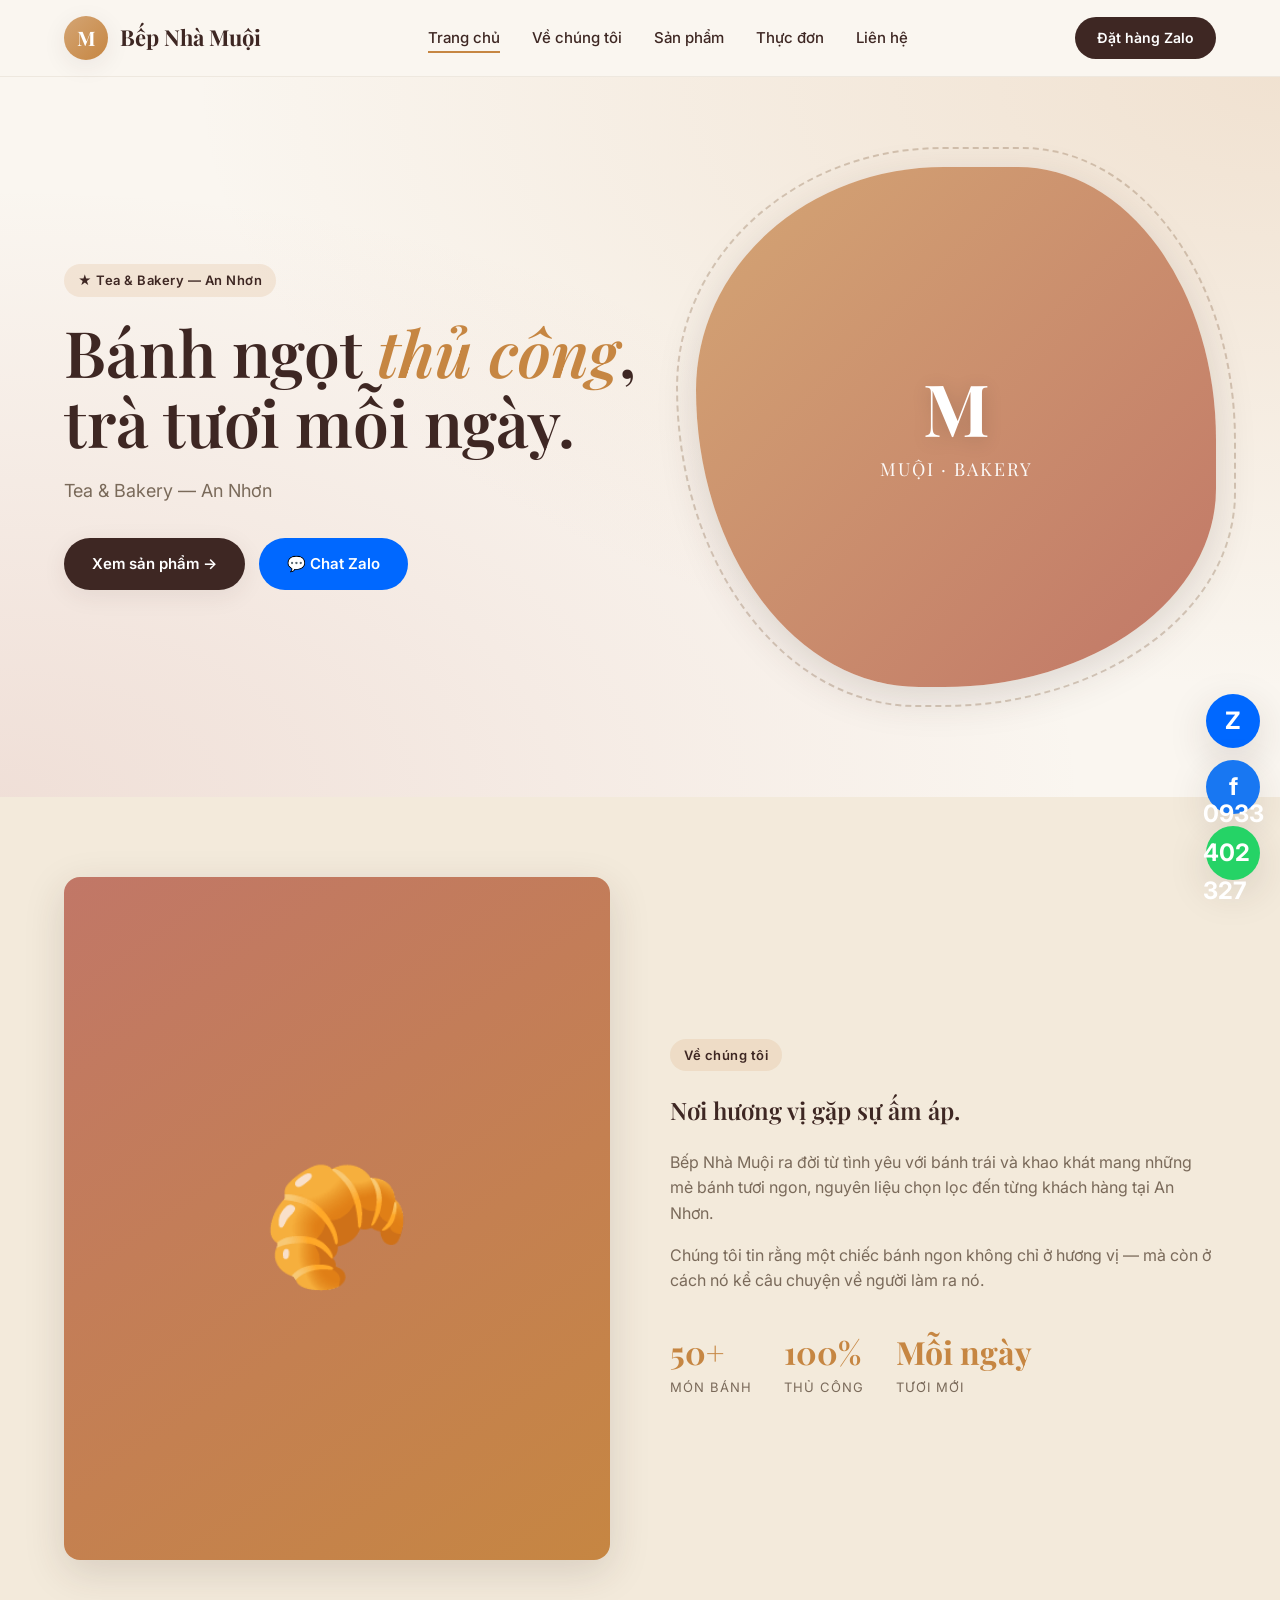
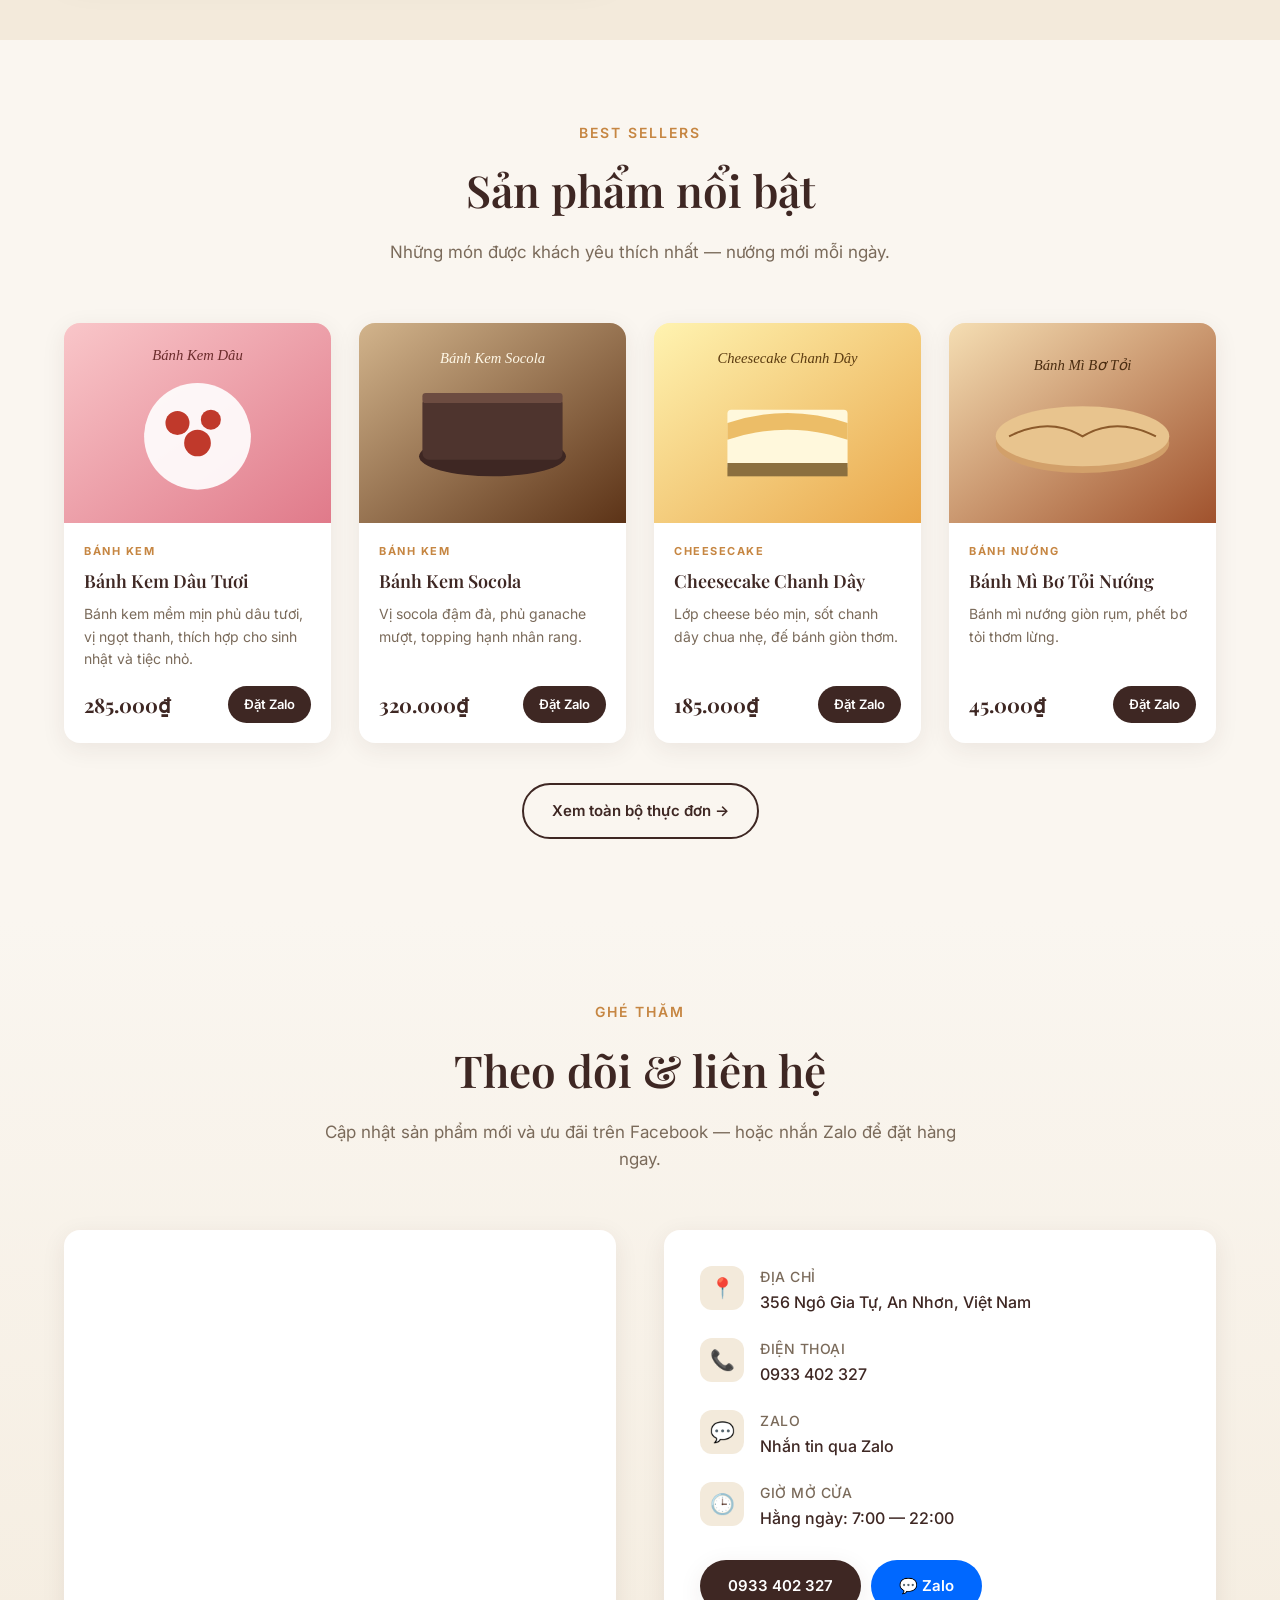
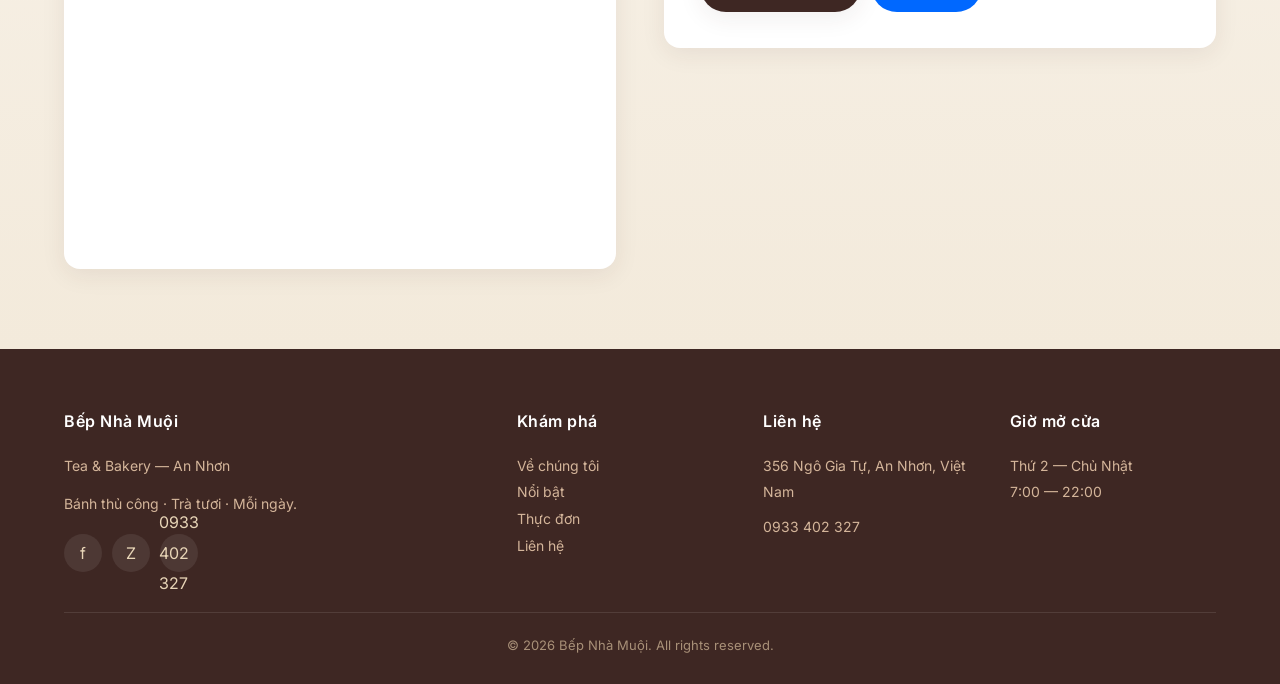
==== index.html @ 3f6a1619 "Initial site: Bếp Nhà Muội bakery MVP" ====
<!doctype html>
<html lang="vi">
<head>
  <meta charset="utf-8"/>
  <meta name="viewport" content="width=device-width,initial-scale=1"/>
  <title>Bếp Nhà Muội — Tea & Bakery | An Nhơn</title>
  <meta name="description" content="Bếp Nhà Muội — bánh ngọt thủ công, trà tươi tại An Nhơn. Đặt hàng qua Zalo hoặc điện thoại."/>
  <link rel="icon" href="assets/products/placeholder-1.svg"/>
  <link rel="preconnect" href="https://fonts.googleapis.com"/>
  <link rel="preconnect" href="https://fonts.gstatic.com" crossorigin/>
  <link href="https://fonts.googleapis.com/css2?family=Inter:wght@400;500;600;700&family=Playfair+Display:ital,wght@0,600;0,700;1,600&display=swap" rel="stylesheet"/>
  <link rel="stylesheet" href="css/style.css"/>
</head>
<body>

<!-- ============ NAV ============ -->
<header class="navbar">
  <div class="nav-inner">
    <a class="logo" href="index.html">
      <span class="logo-mark">M</span>
      <span>Bếp Nhà Muội</span>
    </a>
    <nav>
      <ul class="nav-links">
        <li><a href="#home" class="active">Trang chủ</a></li>
        <li><a href="#about">Về chúng tôi</a></li>
        <li><a href="#featured">Sản phẩm</a></li>
        <li><a href="products.html">Thực đơn</a></li>
        <li><a href="#contact">Liên hệ</a></li>
      </ul>
    </nav>
    <a class="nav-cta" data-shop-zalo href="#">Đặt hàng Zalo</a>
    <button class="burger" aria-label="Menu">☰</button>
  </div>
</header>

<!-- ============ HERO ============ -->
<section class="hero" id="home">
  <div class="container hero-grid">
    <div>
      <span class="hero-kicker">★ Tea &amp; Bakery — An Nhơn</span>
      <h1>Bánh ngọt <em>thủ công</em>,<br/>trà tươi mỗi ngày.</h1>
      <p data-shop-tagline>Mỗi chiếc bánh là một câu chuyện — được nướng bằng tâm, phục vụ bằng nụ cười.</p>
      <div class="hero-cta">
        <a class="btn btn-primary" href="#featured">Xem sản phẩm →</a>
        <a class="btn btn-zalo" data-shop-zalo href="#">💬 Chat Zalo</a>
      </div>
    </div>
    <div class="hero-visual" aria-hidden="true">
      <div class="hero-visual-inner">
        <div class="big">M</div>
        <div class="sub">MUỘI · BAKERY</div>
      </div>
    </div>
  </div>
</section>

<!-- ============ ABOUT ============ -->
<section class="about" id="about">
  <div class="container about-grid">
    <div class="about-image">🥐</div>
    <div>
      <span class="hero-kicker">Về chúng tôi</span>
      <h2>Nơi hương vị gặp sự ấm áp.</h2>
      <p>Bếp Nhà Muội ra đời từ tình yêu với bánh trái và khao khát mang những mẻ bánh tươi ngon, nguyên liệu chọn lọc đến từng khách hàng tại An Nhơn.</p>
      <p>Chúng tôi tin rằng một chiếc bánh ngon không chỉ ở hương vị — mà còn ở cách nó kể câu chuyện về người làm ra nó.</p>
      <div class="about-stats">
        <div class="stat"><div class="num">50+</div><div class="lbl">Món bánh</div></div>
        <div class="stat"><div class="num">100%</div><div class="lbl">Thủ công</div></div>
        <div class="stat"><div class="num">Mỗi ngày</div><div class="lbl">Tươi mới</div></div>
      </div>
    </div>
  </div>
</section>

<!-- ============ FEATURED PRODUCTS ============ -->
<section id="featured">
  <div class="container">
    <div class="section-head">
      <span class="kicker">Best sellers</span>
      <h2>Sản phẩm nổi bật</h2>
      <p>Những món được khách yêu thích nhất — nướng mới mỗi ngày.</p>
    </div>
    <div class="prod-grid" id="featured-grid">
      <!-- JS fills this -->
    </div>
    <div style="text-align:center;margin-top:40px;">
      <a class="btn btn-outline" href="products.html">Xem toàn bộ thực đơn →</a>
    </div>
  </div>
</section>

<!-- ============ FB + CONTACT ============ -->
<section class="fb-section" id="contact">
  <div class="container">
    <div class="section-head">
      <span class="kicker">Ghé thăm</span>
      <h2>Theo dõi &amp; liên hệ</h2>
      <p>Cập nhật sản phẩm mới và ưu đãi trên Facebook — hoặc nhắn Zalo để đặt hàng ngay.</p>
    </div>

    <div class="fb-grid">
      <!-- FACEBOOK PAGE PLUGIN (live feed from Bếp Nhà Muội FB page) -->
      <div class="fb-embed">
        <iframe
          src="https://www.facebook.com/plugins/page.php?href=https%3A%2F%2Fwww.facebook.com%2Fprofile.php%3Fid%3D100063909225074&tabs=timeline&width=500&height=600&small_header=false&adapt_container_width=true&hide_cover=false&show_facepile=true"
          width="500" height="600" style="border:none;overflow:hidden;width:100%;"
          scrolling="no" frameborder="0" allowfullscreen="true"
          allow="autoplay; clipboard-write; encrypted-media; picture-in-picture; web-share"
          title="Facebook - Bếp Nhà Muội"></iframe>
      </div>

      <!-- CONTACT CARD -->
      <div class="contact-card">
        <div class="contact-row">
          <div class="contact-icon">📍</div>
          <div>
            <h4>Địa chỉ</h4>
            <p data-shop-addr>356 Ngô Gia Tự, An Nhơn, Việt Nam</p>
          </div>
        </div>
        <div class="contact-row">
          <div class="contact-icon">📞</div>
          <div>
            <h4>Điện thoại</h4>
            <a data-shop-phone href="#">0933 340 232</a>
          </div>
        </div>
        <div class="contact-row">
          <div class="contact-icon">💬</div>
          <div>
            <h4>Zalo</h4>
            <a data-shop-zalo href="#" target="_blank" rel="noopener">Nhắn tin qua Zalo</a>
          </div>
        </div>
        <div class="contact-row">
          <div class="contact-icon">🕒</div>
          <div>
            <h4>Giờ mở cửa</h4>
            <p>Hằng ngày: 7:00 — 22:00</p>
          </div>
        </div>
        <div class="contact-actions">
          <a class="btn btn-primary" data-shop-phone href="#">📞 Gọi ngay</a>
          <a class="btn btn-zalo" data-shop-zalo href="#" target="_blank" rel="noopener">💬 Zalo</a>
        </div>
      </div>
    </div>
  </div>
</section>

<!-- ============ FOOTER ============ -->
<footer>
  <div class="container">
    <div class="foot-grid">
      <div class="foot-col">
        <h4 data-shop-name>Bếp Nhà Muội</h4>
        <p data-shop-tagline></p>
        <p style="margin-top:12px;">Bánh thủ công · Trà tươi · Mỗi ngày.</p>
        <div class="foot-social">
          <a data-shop-fb href="#" target="_blank" rel="noopener" aria-label="Facebook">f</a>
          <a data-shop-zalo href="#" target="_blank" rel="noopener" aria-label="Zalo">Z</a>
          <a data-shop-phone href="#" aria-label="Phone">☎</a>
        </div>
      </div>
      <div class="foot-col">
        <h4>Khám phá</h4>
        <ul>
          <li><a href="#about">Về chúng tôi</a></li>
          <li><a href="#featured">Nổi bật</a></li>
          <li><a href="products.html">Thực đơn</a></li>
          <li><a href="#contact">Liên hệ</a></li>
        </ul>
      </div>
      <div class="foot-col">
        <h4>Liên hệ</h4>
        <p data-shop-addr></p>
        <p style="margin-top:8px;"><a data-shop-phone href="#"></a></p>
      </div>
      <div class="foot-col">
        <h4>Giờ mở cửa</h4>
        <p>Thứ 2 — Chủ Nhật</p>
        <p>7:00 — 22:00</p>
      </div>
    </div>
    <div class="foot-bottom">
      © <span data-shop-year></span> <span data-shop-name></span>. All rights reserved.
    </div>
  </div>
</footer>

<!-- Floating action buttons -->
<div class="fab-stack">
  <a class="fab fab-zalo"  data-shop-zalo href="#" target="_blank" rel="noopener" aria-label="Zalo" title="Chat Zalo">Z</a>
  <a class="fab fab-fb"    data-shop-fb   href="#" target="_blank" rel="noopener" aria-label="Facebook" title="Facebook">f</a>
  <a class="fab fab-call"  data-shop-phone href="#" aria-label="Call" title="Gọi ngay">☎</a>
</div>

<script src="js/app.js"></script>
</body>
</html>
---- css/style.css ----
/* Bếp Nhà Muội — Givral-inspired bakery theme */
:root {
  --cream: #FAF6F0;
  --cream-2: #F3EADB;
  --brown: #6B4423;
  --brown-dark: #3E2723;
  --caramel: #C68642;
  --gold: #D4A574;
  --accent: #8B4513;
  --rose: #C17767;
  --text: #2C1810;
  --muted: #7A6A5A;
  --shadow: 0 6px 24px rgba(62, 39, 35, 0.08);
  --shadow-lg: 0 12px 40px rgba(62, 39, 35, 0.15);
}

* { box-sizing: border-box; margin: 0; padding: 0; }

html { scroll-behavior: smooth; }

body {
  font-family: 'Inter', -apple-system, Segoe UI, sans-serif;
  background: var(--cream);
  color: var(--text);
  line-height: 1.6;
  -webkit-font-smoothing: antialiased;
}

h1, h2, h3, h4, .serif {
  font-family: 'Playfair Display', Georgia, serif;
  color: var(--brown-dark);
  font-weight: 600;
}

a { color: var(--accent); text-decoration: none; }
a:hover { color: var(--brown-dark); }

.container {
  max-width: 1200px;
  margin: 0 auto;
  padding: 0 24px;
}

/* ---------- NAVBAR ---------- */
.navbar {
  position: sticky; top: 0; z-index: 100;
  background: rgba(250, 246, 240, 0.95);
  backdrop-filter: blur(10px);
  border-bottom: 1px solid rgba(107, 68, 35, 0.08);
}
.nav-inner {
  display: flex; align-items: center; justify-content: space-between;
  padding: 16px 24px; max-width: 1200px; margin: 0 auto;
}
.logo {
  display: flex; align-items: center; gap: 12px;
  font-family: 'Playfair Display', serif;
  font-size: 22px; font-weight: 700;
  color: var(--brown-dark);
}
.logo-mark {
  width: 44px; height: 44px;
  background: linear-gradient(135deg, var(--gold), var(--caramel));
  border-radius: 50%;
  display: flex; align-items: center; justify-content: center;
  color: #fff; font-weight: 700; font-size: 20px;
  box-shadow: var(--shadow);
}
.nav-links {
  display: flex; gap: 32px; list-style: none;
}
.nav-links a {
  color: var(--brown-dark); font-weight: 500; font-size: 15px;
  position: relative; padding: 6px 0;
}
.nav-links a::after {
  content: ''; position: absolute; bottom: 0; left: 0;
  width: 0; height: 2px; background: var(--caramel);
  transition: width .25s;
}
.nav-links a:hover::after, .nav-links a.active::after { width: 100%; }
.nav-cta {
  background: var(--brown-dark); color: #fff !important;
  padding: 10px 22px; border-radius: 999px;
  font-size: 14px; font-weight: 600;
  transition: transform .15s, background .2s;
}
.nav-cta:hover { background: var(--accent); transform: translateY(-1px); }
.burger { display: none; background: none; border: 0; font-size: 26px; cursor: pointer; color: var(--brown-dark); }

/* ---------- HERO ---------- */
.hero {
  position: relative; overflow: hidden;
  padding: 90px 0 110px;
  background:
    radial-gradient(ellipse at top right, rgba(212, 165, 116, 0.25), transparent 60%),
    radial-gradient(ellipse at bottom left, rgba(193, 119, 103, 0.18), transparent 60%),
    var(--cream);
}
.hero-grid {
  display: grid; grid-template-columns: 1.1fr 1fr; gap: 60px; align-items: center;
}
.hero-kicker {
  display: inline-block;
  background: rgba(212, 165, 116, 0.2);
  color: var(--brown-dark);
  padding: 6px 14px; border-radius: 999px;
  font-size: 13px; font-weight: 600; letter-spacing: .5px;
  margin-bottom: 20px;
}
.hero h1 {
  font-size: clamp(36px, 5.5vw, 64px);
  line-height: 1.1; margin-bottom: 20px;
}
.hero h1 em { color: var(--caramel); font-style: italic; }
.hero p {
  font-size: 18px; color: var(--muted); margin-bottom: 32px; max-width: 520px;
}
.hero-cta { display: flex; gap: 14px; flex-wrap: wrap; }
.btn {
  display: inline-flex; align-items: center; gap: 8px;
  padding: 14px 28px; border-radius: 999px;
  font-weight: 600; font-size: 15px; cursor: pointer;
  transition: transform .15s, box-shadow .2s, background .2s;
  border: 0;
}
.btn-primary {
  background: var(--brown-dark); color: #fff;
  box-shadow: var(--shadow);
}
.btn-primary:hover { background: var(--accent); transform: translateY(-2px); box-shadow: var(--shadow-lg); color:#fff; }
.btn-outline {
  background: transparent; color: var(--brown-dark);
  border: 2px solid var(--brown-dark);
}
.btn-outline:hover { background: var(--brown-dark); color: #fff; }
.btn-zalo {
  background: #0068FF; color: #fff;
}
.btn-zalo:hover { background: #0052CC; color:#fff; transform: translateY(-2px); }

.hero-visual {
  position: relative; aspect-ratio: 1/1;
  background: linear-gradient(135deg, var(--gold), var(--rose));
  border-radius: 50% 40% 55% 45% / 45% 55% 40% 60%;
  box-shadow: var(--shadow-lg);
  display: flex; align-items: center; justify-content: center;
  animation: blob 12s ease-in-out infinite;
}
.hero-visual::before {
  content: ''; position: absolute; inset: -20px;
  border: 2px dashed rgba(107, 68, 35, 0.25);
  border-radius: 50% 40% 55% 45% / 45% 55% 40% 60%;
  animation: spin 40s linear infinite;
}
.hero-visual-inner {
  font-family: 'Playfair Display', serif; text-align: center;
  color: #fff; padding: 40px;
}
.hero-visual-inner .big {
  font-size: clamp(40px, 6vw, 72px); font-weight: 700; line-height: 1;
  text-shadow: 0 4px 20px rgba(0,0,0,0.15);
}
.hero-visual-inner .sub { font-size: 18px; margin-top: 12px; opacity: .95; letter-spacing: 2px; }

@keyframes blob {
  0%,100% { border-radius: 50% 40% 55% 45% / 45% 55% 40% 60%; }
  50%     { border-radius: 40% 55% 45% 50% / 55% 45% 60% 40%; }
}
@keyframes spin { to { transform: rotate(360deg); } }

/* ---------- SECTION ---------- */
section { padding: 80px 0; }
.section-head { text-align: center; max-width: 640px; margin: 0 auto 56px; }
.section-head .kicker {
  color: var(--caramel); font-weight: 600; font-size: 14px;
  letter-spacing: 2px; text-transform: uppercase;
}
.section-head h2 { font-size: clamp(28px, 4vw, 44px); margin: 10px 0 14px; }
.section-head p { color: var(--muted); font-size: 17px; }

/* ---------- ABOUT ---------- */
.about { background: var(--cream-2); }
.about-grid { display: grid; grid-template-columns: 1fr 1fr; gap: 60px; align-items: center; }
.about-image {
  aspect-ratio: 4/5;
  background: linear-gradient(145deg, var(--rose), var(--caramel));
  border-radius: 16px;
  display: flex; align-items: center; justify-content: center;
  color: #fff; font-family: 'Playfair Display', serif; font-size: 120px;
  box-shadow: var(--shadow-lg);
}
.about h2 { margin-bottom: 20px; }
.about p { color: var(--muted); margin-bottom: 16px; font-size: 16px; }
.about-stats { display: flex; gap: 32px; margin-top: 32px; }
.stat { }
.stat .num { font-family: 'Playfair Display', serif; font-size: 32px; color: var(--caramel); font-weight: 700; }
.stat .lbl { font-size: 13px; color: var(--muted); text-transform: uppercase; letter-spacing: 1px; }

/* ---------- PRODUCT GRID ---------- */
.prod-grid {
  display: grid; grid-template-columns: repeat(auto-fill, minmax(260px, 1fr));
  gap: 28px;
}
.prod-card {
  background: #fff; border-radius: 16px; overflow: hidden;
  box-shadow: var(--shadow);
  transition: transform .25s, box-shadow .25s;
  display: flex; flex-direction: column;
}
.prod-card:hover { transform: translateY(-6px); box-shadow: var(--shadow-lg); }
.prod-img {
  aspect-ratio: 4/3; background: var(--cream-2);
  display: block; overflow: hidden;
}
.prod-img img { width: 100%; height: 100%; object-fit: cover; transition: transform .4s; }
.prod-card:hover .prod-img img { transform: scale(1.05); }
.prod-body { padding: 20px; display: flex; flex-direction: column; flex: 1; }
.prod-cat {
  font-size: 11px; color: var(--caramel);
  font-weight: 700; letter-spacing: 1.5px; text-transform: uppercase;
}
.prod-name { font-size: 18px; margin: 6px 0 8px; }
.prod-desc { color: var(--muted); font-size: 14px; margin-bottom: 16px; flex: 1; }
.prod-foot { display: flex; align-items: center; justify-content: space-between; gap: 12px; }
.prod-price { font-family: 'Playfair Display', serif; font-size: 20px; color: var(--brown-dark); font-weight: 700; }
.prod-order {
  padding: 8px 16px; border-radius: 999px;
  background: var(--brown-dark); color: #fff;
  font-size: 13px; font-weight: 600; border: 0; cursor: pointer;
  transition: background .2s, transform .1s;
}
.prod-order:hover { background: var(--caramel); transform: translateY(-1px); }

/* ---------- FILTER BAR ---------- */
.filter-bar {
  display: flex; flex-wrap: wrap; gap: 12px; align-items: center;
  justify-content: center; margin-bottom: 40px;
}
.filter-btn {
  padding: 8px 18px; border-radius: 999px;
  background: #fff; color: var(--brown-dark);
  border: 1.5px solid transparent; cursor: pointer;
  font-size: 14px; font-weight: 600;
  transition: all .2s;
}
.filter-btn:hover { border-color: var(--caramel); }
.filter-btn.active { background: var(--brown-dark); color: #fff; }
.search-box {
  padding: 10px 18px; border-radius: 999px;
  border: 1.5px solid rgba(107, 68, 35, 0.15);
  background: #fff; font-size: 14px; width: 240px;
  outline: none; transition: border-color .2s;
}
.search-box:focus { border-color: var(--caramel); }

/* ---------- FB / CONTACT ---------- */
.fb-section {
  background: linear-gradient(180deg, var(--cream) 0%, var(--cream-2) 100%);
}
.fb-grid { display: grid; grid-template-columns: 1fr 1fr; gap: 48px; align-items: start; }
.fb-embed { background: #fff; border-radius: 16px; padding: 16px; box-shadow: var(--shadow); overflow: hidden; }
.fb-embed iframe { max-width: 100%; border: 0; }

.contact-card {
  background: #fff; border-radius: 16px; padding: 36px;
  box-shadow: var(--shadow);
}
.contact-row { display: flex; align-items: flex-start; gap: 16px; margin-bottom: 22px; }
.contact-icon {
  width: 44px; height: 44px; border-radius: 12px;
  background: var(--cream-2); display: flex; align-items: center; justify-content: center;
  font-size: 20px; flex-shrink: 0;
}
.contact-row h4 { font-size: 14px; margin-bottom: 2px; color: var(--muted); font-weight: 500; font-family: 'Inter', sans-serif; letter-spacing: .5px; text-transform: uppercase; }
.contact-row p, .contact-row a { font-size: 16px; color: var(--brown-dark); font-weight: 500; }
.contact-actions { display: flex; gap: 10px; margin-top: 28px; flex-wrap: wrap; }

/* ---------- FOOTER ---------- */
footer {
  background: var(--brown-dark); color: #E8D5B7;
  padding: 60px 0 28px; margin-top: 0;
}
.foot-grid { display: grid; grid-template-columns: 2fr 1fr 1fr 1fr; gap: 40px; margin-bottom: 40px; }
.foot-col h4 { color: #fff; font-size: 16px; margin-bottom: 18px; font-family: 'Inter', sans-serif; font-weight: 600; letter-spacing: .5px; }
.foot-col p, .foot-col a { color: #D4B59A; font-size: 14px; line-height: 1.9; }
.foot-col a:hover { color: var(--gold); }
.foot-col ul { list-style: none; }
.foot-social { display: flex; gap: 10px; margin-top: 16px; }
.foot-social a {
  width: 38px; height: 38px; border-radius: 50%;
  background: rgba(255,255,255,0.08); display: flex; align-items: center; justify-content: center;
  color: #E8D5B7; font-size: 16px; transition: background .2s;
}
.foot-social a:hover { background: var(--caramel); color: #fff; }
.foot-bottom {
  border-top: 1px solid rgba(255,255,255,0.1);
  padding-top: 22px; text-align: center; font-size: 13px; color: #A89078;
}

/* ---------- FLOATING ACTION BUTTONS ---------- */
.fab-stack { position: fixed; right: 20px; bottom: 20px; z-index: 90; display: flex; flex-direction: column; gap: 12px; }
.fab {
  width: 54px; height: 54px; border-radius: 50%;
  display: flex; align-items: center; justify-content: center;
  color: #fff; font-size: 24px; font-weight: 700;
  box-shadow: var(--shadow-lg); cursor: pointer;
  transition: transform .15s;
  text-decoration: none;
}
.fab:hover { transform: scale(1.08); }
.fab-zalo { background: #0068FF; }
.fab-fb   { background: #1877F2; }
.fab-call { background: #25D366; }

/* ---------- RESPONSIVE ---------- */
@media (max-width: 860px) {
  .nav-links { display: none; position: absolute; top: 100%; left: 0; right: 0; background: var(--cream); flex-direction: column; padding: 20px; gap: 16px; box-shadow: var(--shadow); }
  .nav-links.open { display: flex; }
  .burger { display: block; }
  .hero-grid, .about-grid, .fb-grid, .foot-grid { grid-template-columns: 1fr; gap: 40px; }
  .foot-grid { grid-template-columns: 1fr 1fr; }
  section { padding: 56px 0; }
  .hero { padding: 50px 0 70px; }
  .hero-visual { max-width: 320px; margin: 0 auto; }
  .about-image { max-width: 360px; margin: 0 auto; }
  .search-box { width: 100%; }
}
@media (max-width: 520px) {
  .foot-grid { grid-template-columns: 1fr; }
  .about-stats { gap: 20px; flex-wrap: wrap; }
}
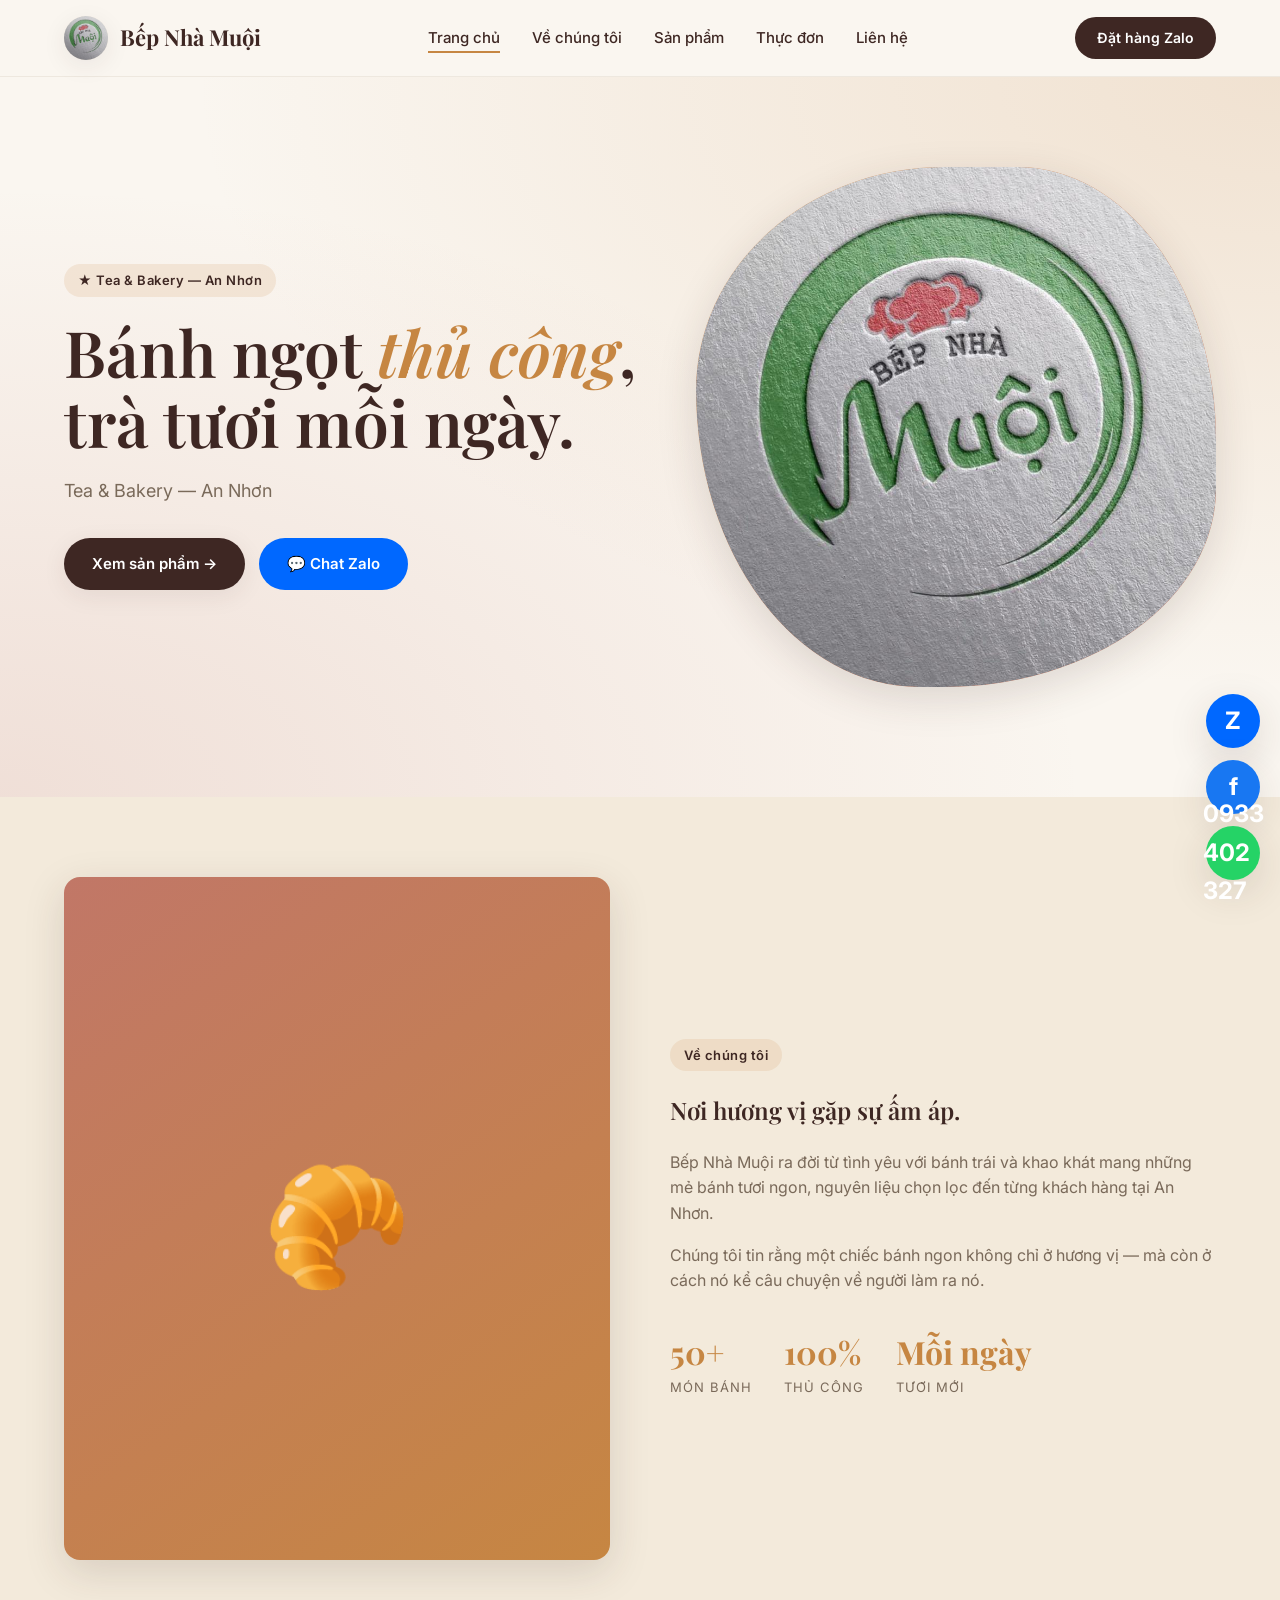
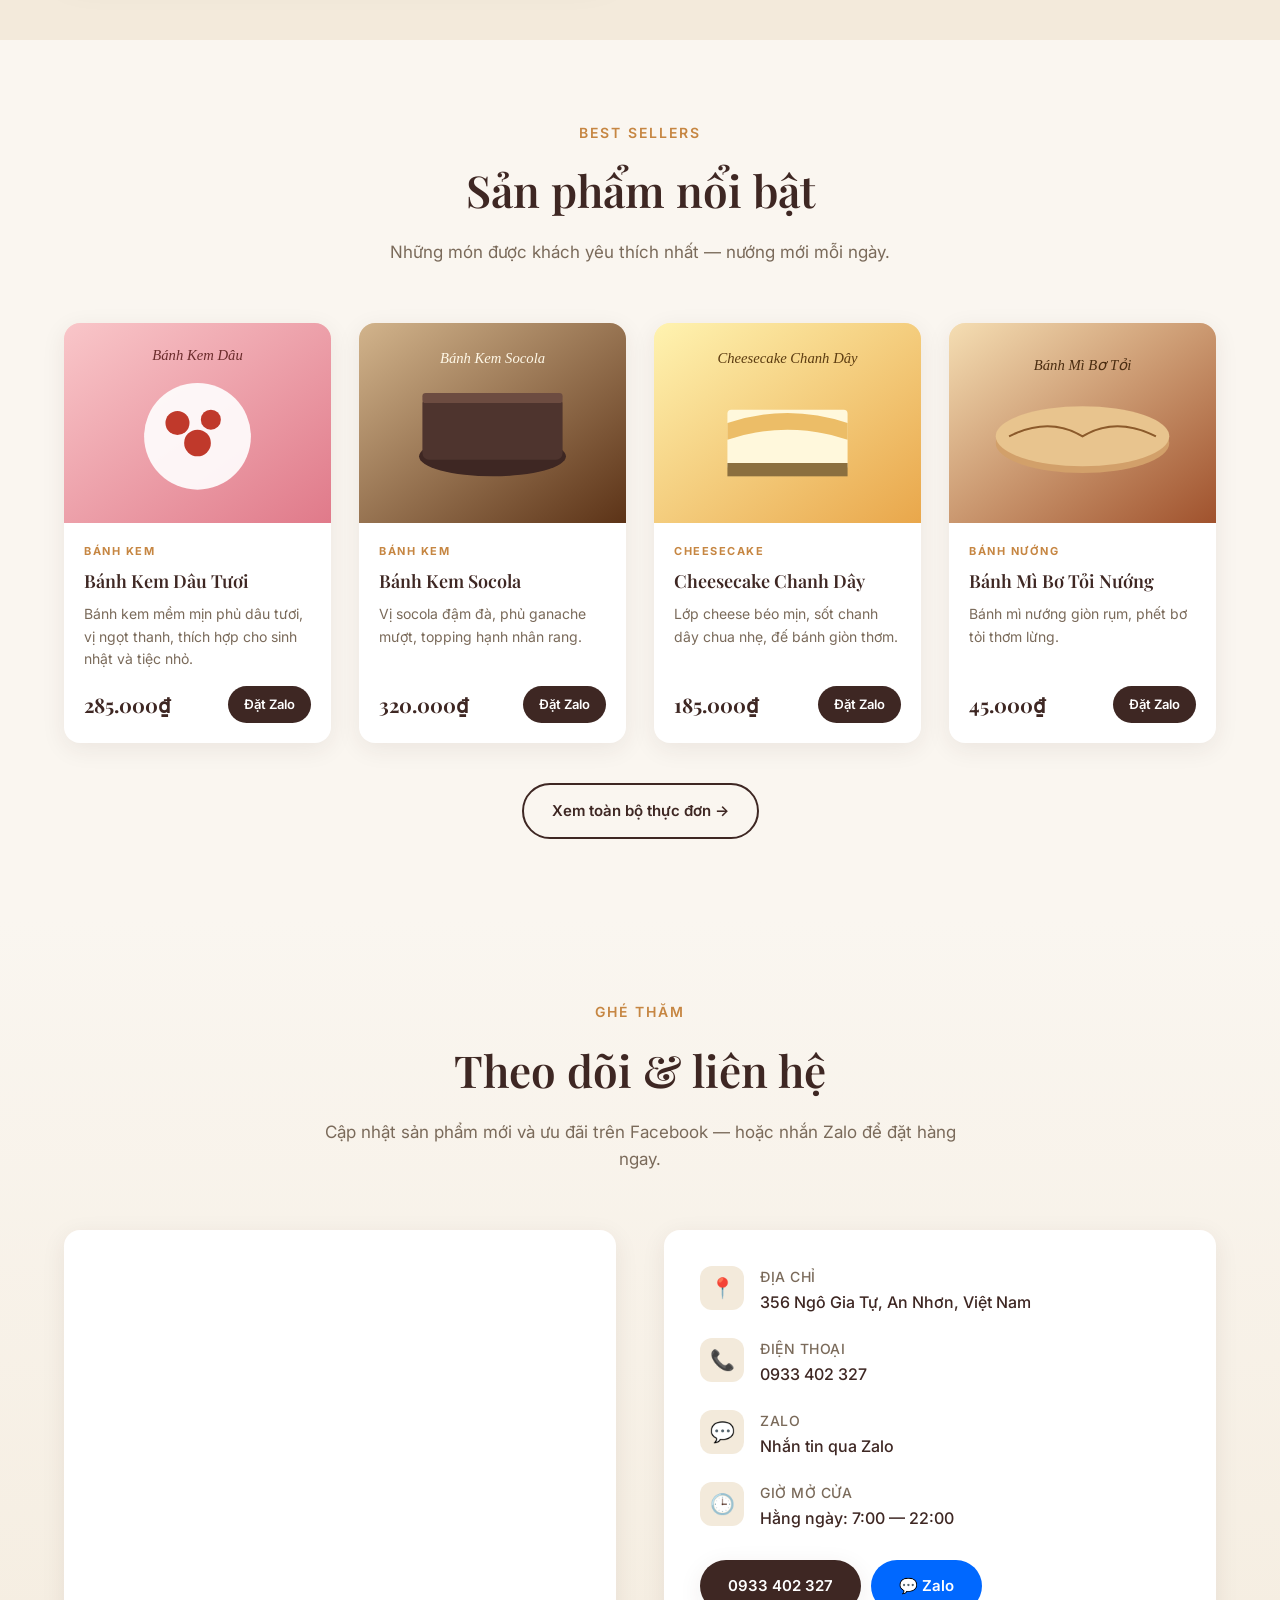
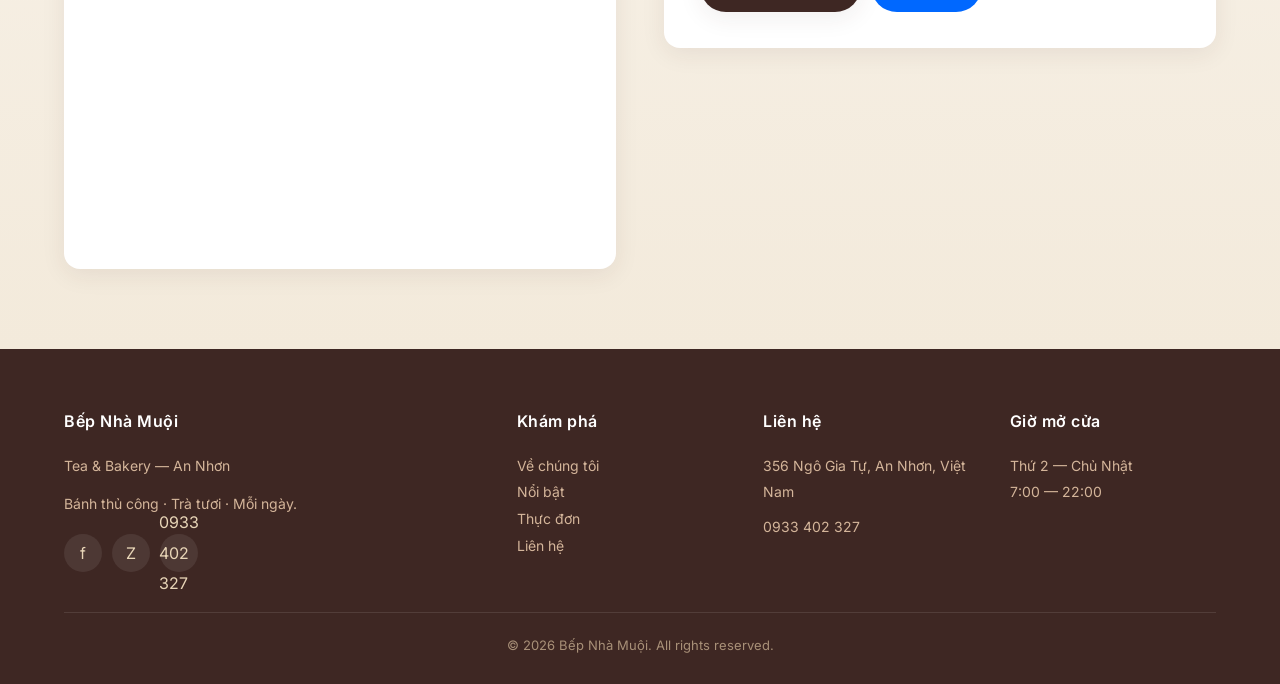
==== commit 36f9cd76: "Use FB profile photo for logo, favicon, hero; fix phone" ====
--- a/index.html
+++ b/index.html
@@ -5,7 +5,7 @@
   <meta name="viewport" content="width=device-width,initial-scale=1"/>
   <title>Bếp Nhà Muội — Tea & Bakery | An Nhơn</title>
   <meta name="description" content="Bếp Nhà Muội — bánh ngọt thủ công, trà tươi tại An Nhơn. Đặt hàng qua Zalo hoặc điện thoại."/>
-  <link rel="icon" href="assets/products/placeholder-1.svg"/>
+  <link rel="icon" href="assets/bepnhamuoi.jpg"/>
   <link rel="preconnect" href="https://fonts.googleapis.com"/>
   <link rel="preconnect" href="https://fonts.gstatic.com" crossorigin/>
   <link href="https://fonts.googleapis.com/css2?family=Inter:wght@400;500;600;700&family=Playfair+Display:ital,wght@0,600;0,700;1,600&display=swap" rel="stylesheet"/>
@@ -17,7 +17,7 @@
 <header class="navbar">
   <div class="nav-inner">
     <a class="logo" href="index.html">
-      <span class="logo-mark">M</span>
+      <span class="logo-mark"><img src="assets/bepnhamuoi.jpg" alt="Bếp Nhà Muội"/></span>
       <span>Bếp Nhà Muội</span>
     </a>
     <nav>
@@ -46,11 +46,8 @@
         <a class="btn btn-zalo" data-shop-zalo href="#">💬 Chat Zalo</a>
       </div>
     </div>
-    <div class="hero-visual" aria-hidden="true">
-      <div class="hero-visual-inner">
-        <div class="big">M</div>
-        <div class="sub">MUỘI · BAKERY</div>
-      </div>
+    <div class="hero-visual">
+      <img src="assets/bepnhamuoi.jpg" alt="Bếp Nhà Muội — Tea & Bakery"/>
     </div>
   </div>
 </section>
--- a/css/style.css
+++ b/css/style.css
@@ -60,12 +60,13 @@
 }
 .logo-mark {
   width: 44px; height: 44px;
-  background: linear-gradient(135deg, var(--gold), var(--caramel));
   border-radius: 50%;
-  display: flex; align-items: center; justify-content: center;
-  color: #fff; font-weight: 700; font-size: 20px;
+  overflow: hidden;
   box-shadow: var(--shadow);
-}
+  background: var(--cream-2);
+  flex-shrink: 0;
+}
+.logo-mark img { width: 100%; height: 100%; object-fit: cover; display: block; }
 .nav-links {
   display: flex; gap: 32px; list-style: none;
 }
@@ -146,6 +147,11 @@
   box-shadow: var(--shadow-lg);
   display: flex; align-items: center; justify-content: center;
   animation: blob 12s ease-in-out infinite;
+  overflow: hidden;
+}
+.hero-visual img {
+  width: 100%; height: 100%; object-fit: cover;
+  border-radius: inherit;
 }
 .hero-visual::before {
   content: ''; position: absolute; inset: -20px;
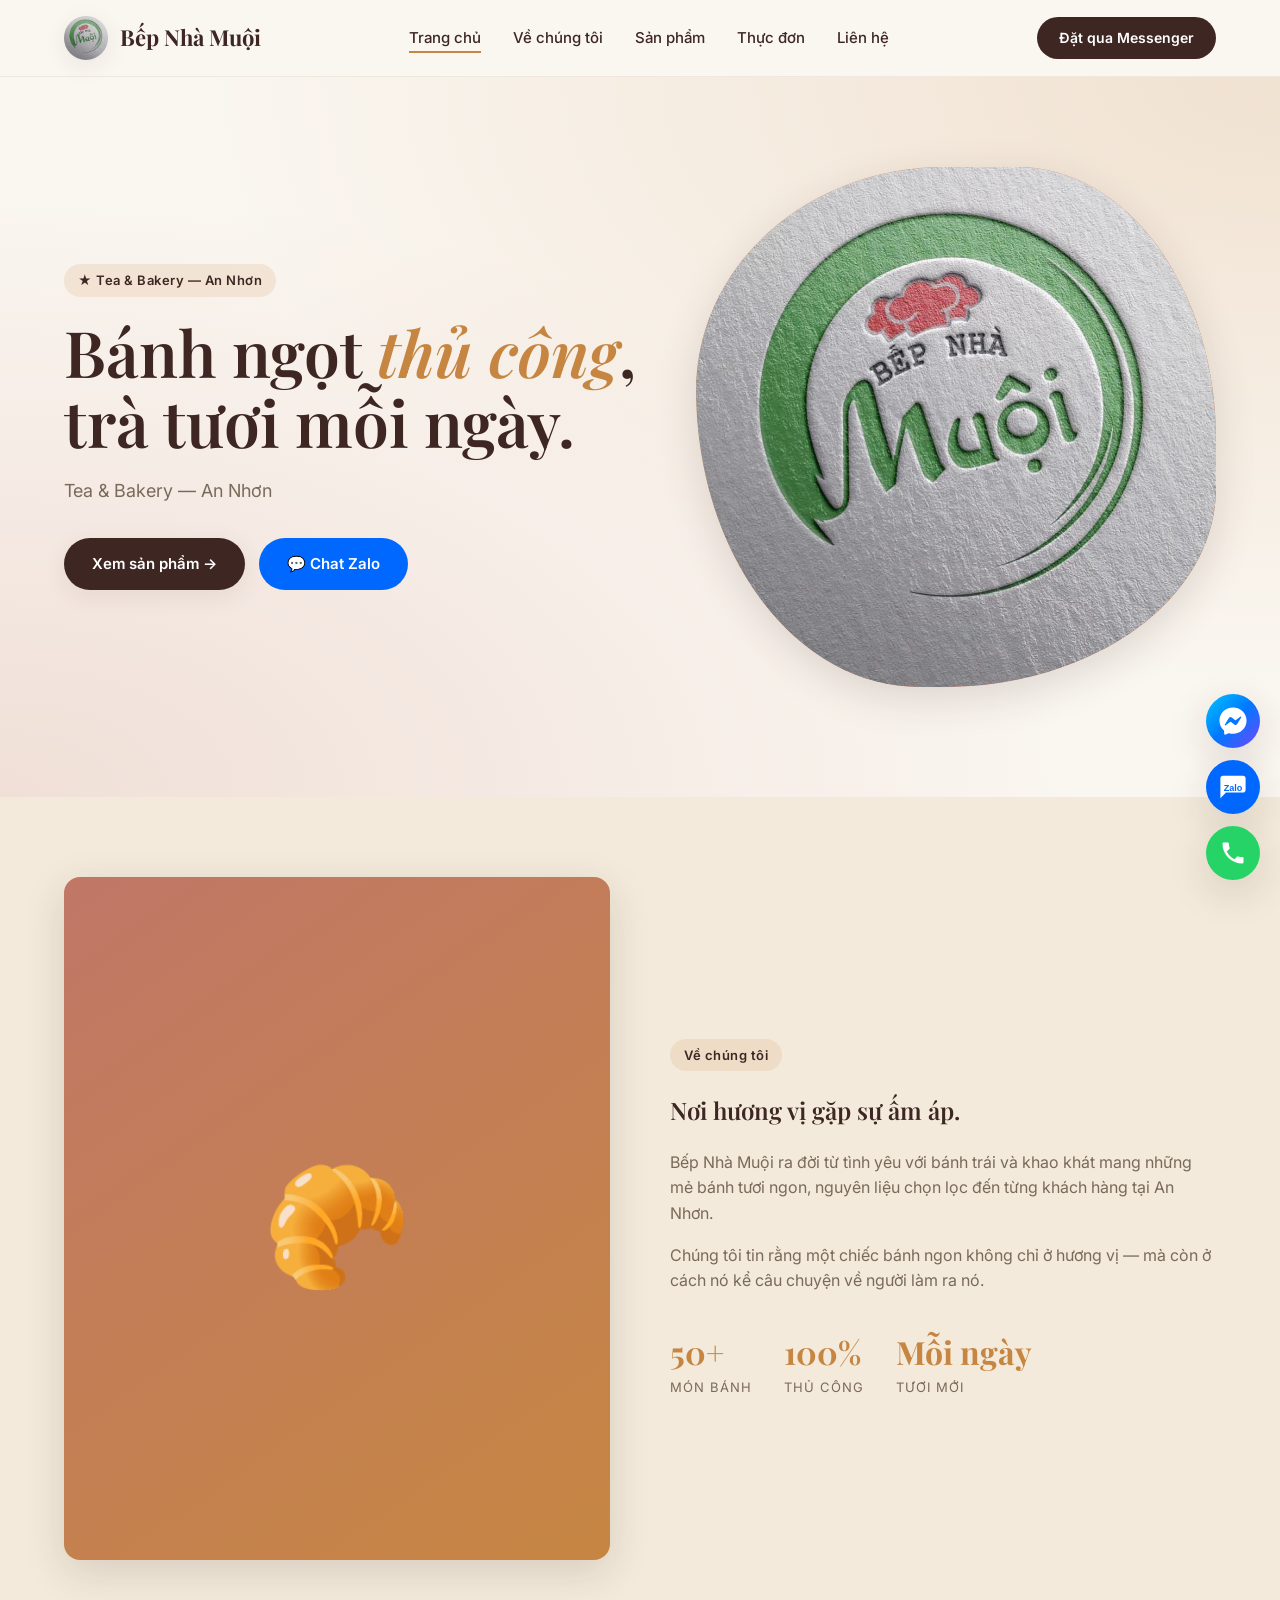
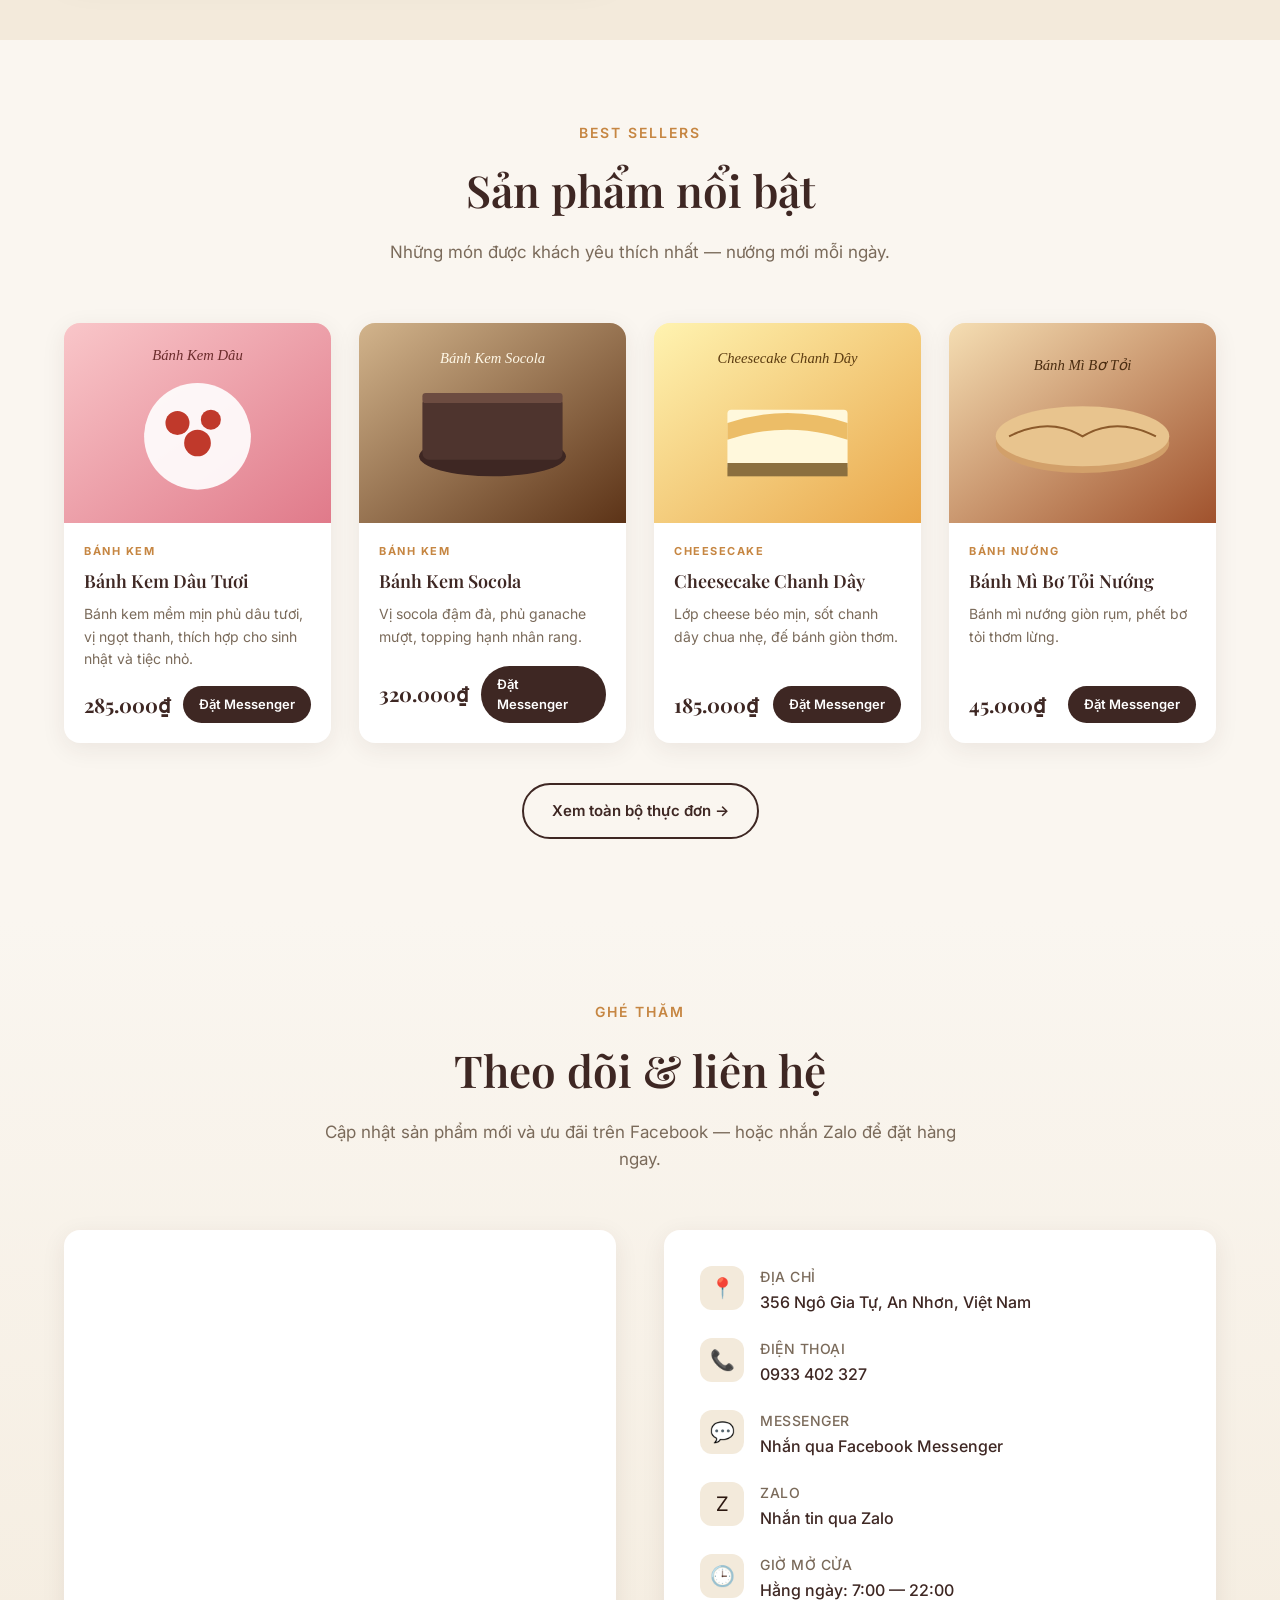
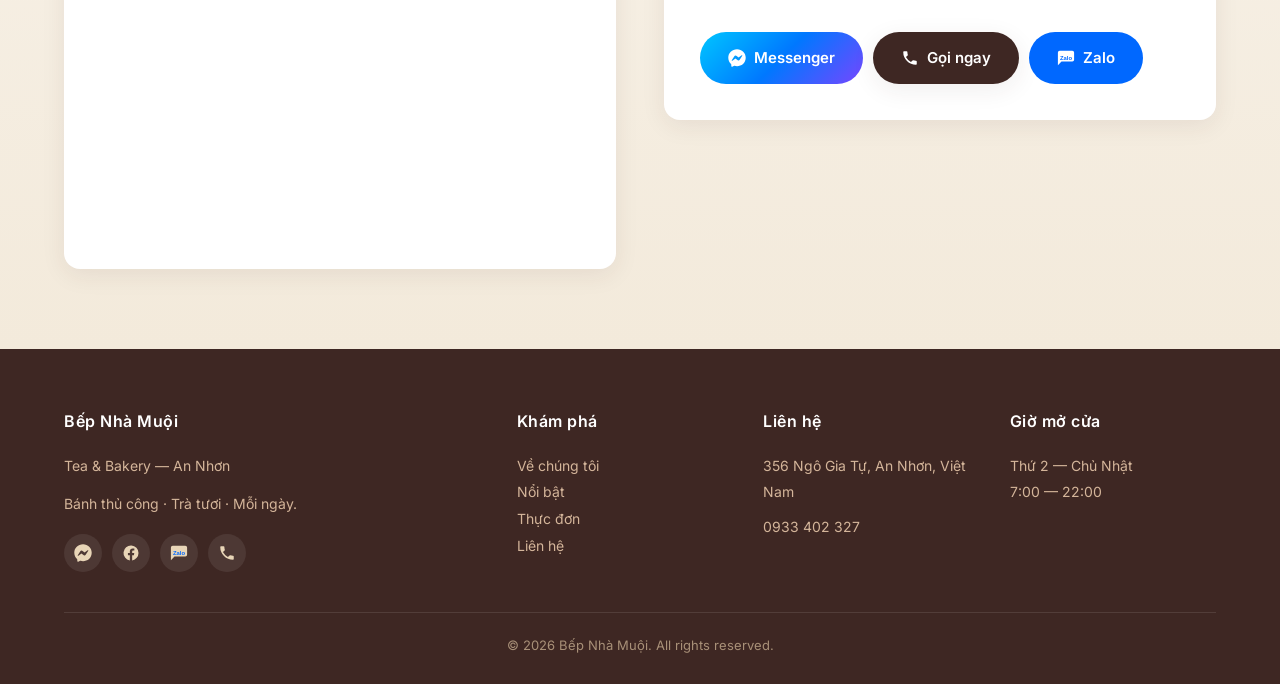
==== commit bdc5fb6a: "Replace text icons with SVG brand icons; switch product orders to Messenger - FAB, footer social, co" ====
--- a/index.html
+++ b/index.html
@@ -29,7 +29,7 @@
         <li><a href="#contact">Liên hệ</a></li>
       </ul>
     </nav>
-    <a class="nav-cta" data-shop-zalo href="#">Đặt hàng Zalo</a>
+    <a class="nav-cta" data-shop-messenger href="#" target="_blank" rel="noopener">Đặt qua Messenger</a>
     <button class="burger" aria-label="Menu">☰</button>
   </div>
 </header>
@@ -126,6 +126,13 @@
         <div class="contact-row">
           <div class="contact-icon">💬</div>
           <div>
+            <h4>Messenger</h4>
+            <a data-shop-messenger href="#" target="_blank" rel="noopener">Nhắn qua Facebook Messenger</a>
+          </div>
+        </div>
+        <div class="contact-row">
+          <div class="contact-icon">Z</div>
+          <div>
             <h4>Zalo</h4>
             <a data-shop-zalo href="#" target="_blank" rel="noopener">Nhắn tin qua Zalo</a>
           </div>
@@ -138,8 +145,18 @@
           </div>
         </div>
         <div class="contact-actions">
-          <a class="btn btn-primary" data-shop-phone href="#">📞 Gọi ngay</a>
-          <a class="btn btn-zalo" data-shop-zalo href="#" target="_blank" rel="noopener">💬 Zalo</a>
+          <a class="btn btn-messenger" data-shop-messenger href="#" target="_blank" rel="noopener">
+            <svg viewBox="0 0 512 512" fill="currentColor" aria-hidden="true"><path d="M256.55 8C116.52 8 8 110.34 8 248.57c0 72.3 29.71 134.78 78.07 177.94 8.35 7.51 6.63 11.86 8.05 58.23A19.92 19.92 0 0 0 122 502.31c52.91-23.3 53.59-25.14 62.56-22.7C337.85 521.8 504 423.7 504 248.57 504 110.34 396.59 8 256.55 8zm149.24 185.13-73 115.57a37.37 37.37 0 0 1-53.91 9.93l-58.08-43.47a15 15 0 0 0-18 0l-78.37 59.44c-10.46 7.93-24.16-4.6-17.11-15.67l73-115.57a37.36 37.36 0 0 1 53.91-9.93l58.06 43.46a15 15 0 0 0 18 0l78.41-59.38c10.44-7.98 24.14 4.54 17.09 15.62z"/></svg>
+            Messenger
+          </a>
+          <a class="btn btn-primary" data-shop-phone data-shop-phone-icon href="#" aria-label="Gọi ngay">
+            <svg viewBox="0 0 24 24" fill="currentColor" aria-hidden="true"><path d="M20 15.5c-1.25 0-2.45-.2-3.57-.57a1 1 0 0 0-1.02.24l-2.2 2.2a15.05 15.05 0 0 1-6.59-6.58l2.2-2.21a1 1 0 0 0 .25-1.02A11.36 11.36 0 0 1 8.5 4a1 1 0 0 0-1-1H4a1 1 0 0 0-1 1 17 17 0 0 0 17 17 1 1 0 0 0 1-1v-3.5a1 1 0 0 0-1-1z"/></svg>
+            Gọi ngay
+          </a>
+          <a class="btn btn-zalo" data-shop-zalo href="#" target="_blank" rel="noopener">
+            <svg viewBox="0 0 40 40" aria-hidden="true"><path fill="currentColor" d="M34 4H6a4 4 0 0 0-4 4v28l8-8h24a4 4 0 0 0 4-4V8a4 4 0 0 0-4-4z"/><text x="20" y="25" text-anchor="middle" fill="#0068FF" font-family="Arial,Helvetica,sans-serif" font-size="13" font-weight="800">Zalo</text></svg>
+            Zalo
+          </a>
         </div>
       </div>
     </div>
@@ -155,9 +172,18 @@
         <p data-shop-tagline></p>
         <p style="margin-top:12px;">Bánh thủ công · Trà tươi · Mỗi ngày.</p>
         <div class="foot-social">
-          <a data-shop-fb href="#" target="_blank" rel="noopener" aria-label="Facebook">f</a>
-          <a data-shop-zalo href="#" target="_blank" rel="noopener" aria-label="Zalo">Z</a>
-          <a data-shop-phone href="#" aria-label="Phone">☎</a>
+          <a data-shop-messenger href="#" target="_blank" rel="noopener" aria-label="Messenger" title="Messenger">
+            <svg viewBox="0 0 512 512" fill="currentColor" aria-hidden="true"><path d="M256.55 8C116.52 8 8 110.34 8 248.57c0 72.3 29.71 134.78 78.07 177.94 8.35 7.51 6.63 11.86 8.05 58.23A19.92 19.92 0 0 0 122 502.31c52.91-23.3 53.59-25.14 62.56-22.7C337.85 521.8 504 423.7 504 248.57 504 110.34 396.59 8 256.55 8zm149.24 185.13-73 115.57a37.37 37.37 0 0 1-53.91 9.93l-58.08-43.47a15 15 0 0 0-18 0l-78.37 59.44c-10.46 7.93-24.16-4.6-17.11-15.67l73-115.57a37.36 37.36 0 0 1 53.91-9.93l58.06 43.46a15 15 0 0 0 18 0l78.41-59.38c10.44-7.98 24.14 4.54 17.09 15.62z"/></svg>
+          </a>
+          <a data-shop-fb href="#" target="_blank" rel="noopener" aria-label="Facebook" title="Facebook">
+            <svg viewBox="0 0 24 24" fill="currentColor" aria-hidden="true"><path d="M22 12a10 10 0 1 0-11.56 9.88v-6.99H7.9V12h2.54V9.8c0-2.51 1.49-3.89 3.77-3.89 1.09 0 2.24.2 2.24.2v2.46h-1.26c-1.24 0-1.63.77-1.63 1.56V12h2.77l-.44 2.89h-2.33v6.99A10 10 0 0 0 22 12z"/></svg>
+          </a>
+          <a data-shop-zalo href="#" target="_blank" rel="noopener" aria-label="Zalo" title="Zalo">
+            <svg viewBox="0 0 40 40" aria-hidden="true"><path fill="currentColor" d="M34 4H6a4 4 0 0 0-4 4v28l8-8h24a4 4 0 0 0 4-4V8a4 4 0 0 0-4-4z"/><text x="20" y="25" text-anchor="middle" fill="#0068FF" font-family="Arial,Helvetica,sans-serif" font-size="13" font-weight="800">Zalo</text></svg>
+          </a>
+          <a data-shop-phone data-shop-phone-icon href="#" aria-label="Điện thoại" title="Gọi ngay">
+            <svg viewBox="0 0 24 24" fill="currentColor" aria-hidden="true"><path d="M20 15.5c-1.25 0-2.45-.2-3.57-.57a1 1 0 0 0-1.02.24l-2.2 2.2a15.05 15.05 0 0 1-6.59-6.58l2.2-2.21a1 1 0 0 0 .25-1.02A11.36 11.36 0 0 1 8.5 4a1 1 0 0 0-1-1H4a1 1 0 0 0-1 1 17 17 0 0 0 17 17 1 1 0 0 0 1-1v-3.5a1 1 0 0 0-1-1z"/></svg>
+          </a>
         </div>
       </div>
       <div class="foot-col">
@@ -188,9 +214,15 @@
 
 <!-- Floating action buttons -->
 <div class="fab-stack">
-  <a class="fab fab-zalo"  data-shop-zalo href="#" target="_blank" rel="noopener" aria-label="Zalo" title="Chat Zalo">Z</a>
-  <a class="fab fab-fb"    data-shop-fb   href="#" target="_blank" rel="noopener" aria-label="Facebook" title="Facebook">f</a>
-  <a class="fab fab-call"  data-shop-phone href="#" aria-label="Call" title="Gọi ngay">☎</a>
+  <a class="fab fab-messenger" data-shop-messenger href="#" target="_blank" rel="noopener" aria-label="Messenger" title="Nhắn Messenger">
+    <svg viewBox="0 0 512 512" fill="currentColor" aria-hidden="true"><path d="M256.55 8C116.52 8 8 110.34 8 248.57c0 72.3 29.71 134.78 78.07 177.94 8.35 7.51 6.63 11.86 8.05 58.23A19.92 19.92 0 0 0 122 502.31c52.91-23.3 53.59-25.14 62.56-22.7C337.85 521.8 504 423.7 504 248.57 504 110.34 396.59 8 256.55 8zm149.24 185.13-73 115.57a37.37 37.37 0 0 1-53.91 9.93l-58.08-43.47a15 15 0 0 0-18 0l-78.37 59.44c-10.46 7.93-24.16-4.6-17.11-15.67l73-115.57a37.36 37.36 0 0 1 53.91-9.93l58.06 43.46a15 15 0 0 0 18 0l78.41-59.38c10.44-7.98 24.14 4.54 17.09 15.62z"/></svg>
+  </a>
+  <a class="fab fab-zalo" data-shop-zalo href="#" target="_blank" rel="noopener" aria-label="Zalo" title="Chat Zalo">
+    <svg viewBox="0 0 40 40" aria-hidden="true"><path fill="currentColor" d="M34 4H6a4 4 0 0 0-4 4v28l8-8h24a4 4 0 0 0 4-4V8a4 4 0 0 0-4-4z"/><text x="20" y="25" text-anchor="middle" fill="#0068FF" font-family="Arial,Helvetica,sans-serif" font-size="13" font-weight="800">Zalo</text></svg>
+  </a>
+  <a class="fab fab-call" data-shop-phone data-shop-phone-icon href="#" aria-label="Gọi ngay" title="Gọi ngay">
+    <svg viewBox="0 0 24 24" fill="currentColor" aria-hidden="true"><path d="M20 15.5c-1.25 0-2.45-.2-3.57-.57a1 1 0 0 0-1.02.24l-2.2 2.2a15.05 15.05 0 0 1-6.59-6.58l2.2-2.21a1 1 0 0 0 .25-1.02A11.36 11.36 0 0 1 8.5 4a1 1 0 0 0-1-1H4a1 1 0 0 0-1 1 17 17 0 0 0 17 17 1 1 0 0 0 1-1v-3.5a1 1 0 0 0-1-1z"/></svg>
+  </a>
 </div>
 
 <script src="js/app.js"></script>
--- a/css/style.css
+++ b/css/style.css
@@ -290,15 +290,17 @@
 .foot-grid { display: grid; grid-template-columns: 2fr 1fr 1fr 1fr; gap: 40px; margin-bottom: 40px; }
 .foot-col h4 { color: #fff; font-size: 16px; margin-bottom: 18px; font-family: 'Inter', sans-serif; font-weight: 600; letter-spacing: .5px; }
 .foot-col p, .foot-col a { color: #D4B59A; font-size: 14px; line-height: 1.9; }
+[data-shop-phone] { white-space: nowrap; }
 .foot-col a:hover { color: var(--gold); }
 .foot-col ul { list-style: none; }
 .foot-social { display: flex; gap: 10px; margin-top: 16px; }
 .foot-social a {
   width: 38px; height: 38px; border-radius: 50%;
   background: rgba(255,255,255,0.08); display: flex; align-items: center; justify-content: center;
-  color: #E8D5B7; font-size: 16px; transition: background .2s;
+  color: #E8D5B7; transition: background .2s, color .2s;
 }
 .foot-social a:hover { background: var(--caramel); color: #fff; }
+.foot-social a svg { width: 18px; height: 18px; display: block; }
 .foot-bottom {
   border-top: 1px solid rgba(255,255,255,0.1);
   padding-top: 22px; text-align: center; font-size: 13px; color: #A89078;
@@ -315,9 +317,34 @@
   text-decoration: none;
 }
 .fab:hover { transform: scale(1.08); }
-.fab-zalo { background: #0068FF; }
-.fab-fb   { background: #1877F2; }
-.fab-call { background: #25D366; }
+.fab svg { width: 28px; height: 28px; display: block; }
+.fab-zalo      { background: #0068FF; }
+.fab-messenger { background: linear-gradient(135deg, #00C6FF 0%, #0078FF 50%, #7646FF 100%); }
+.fab-fb        { background: #1877F2; }
+.fab-call      { background: #25D366; }
+
+/* Brand button variants */
+.btn svg { width: 18px; height: 18px; display: block; }
+.btn-messenger {
+  background: linear-gradient(135deg, #00C6FF 0%, #0078FF 50%, #7646FF 100%);
+  color: #fff;
+}
+.btn-messenger:hover { color: #fff; transform: translateY(-2px); filter: brightness(1.08); }
+
+/* Toast */
+.toast {
+  position: fixed; left: 50%; bottom: 110px;
+  transform: translateX(-50%) translateY(20px);
+  background: var(--brown-dark); color: #fff;
+  padding: 14px 22px; border-radius: 999px;
+  font-size: 14px; font-weight: 500; line-height: 1.4;
+  box-shadow: var(--shadow-lg);
+  max-width: calc(100vw - 32px); text-align: center;
+  opacity: 0; pointer-events: none;
+  transition: opacity .25s, transform .25s;
+  z-index: 200;
+}
+.toast.show { opacity: 1; transform: translateX(-50%) translateY(0); }
 
 /* ---------- RESPONSIVE ---------- */
 @media (max-width: 860px) {
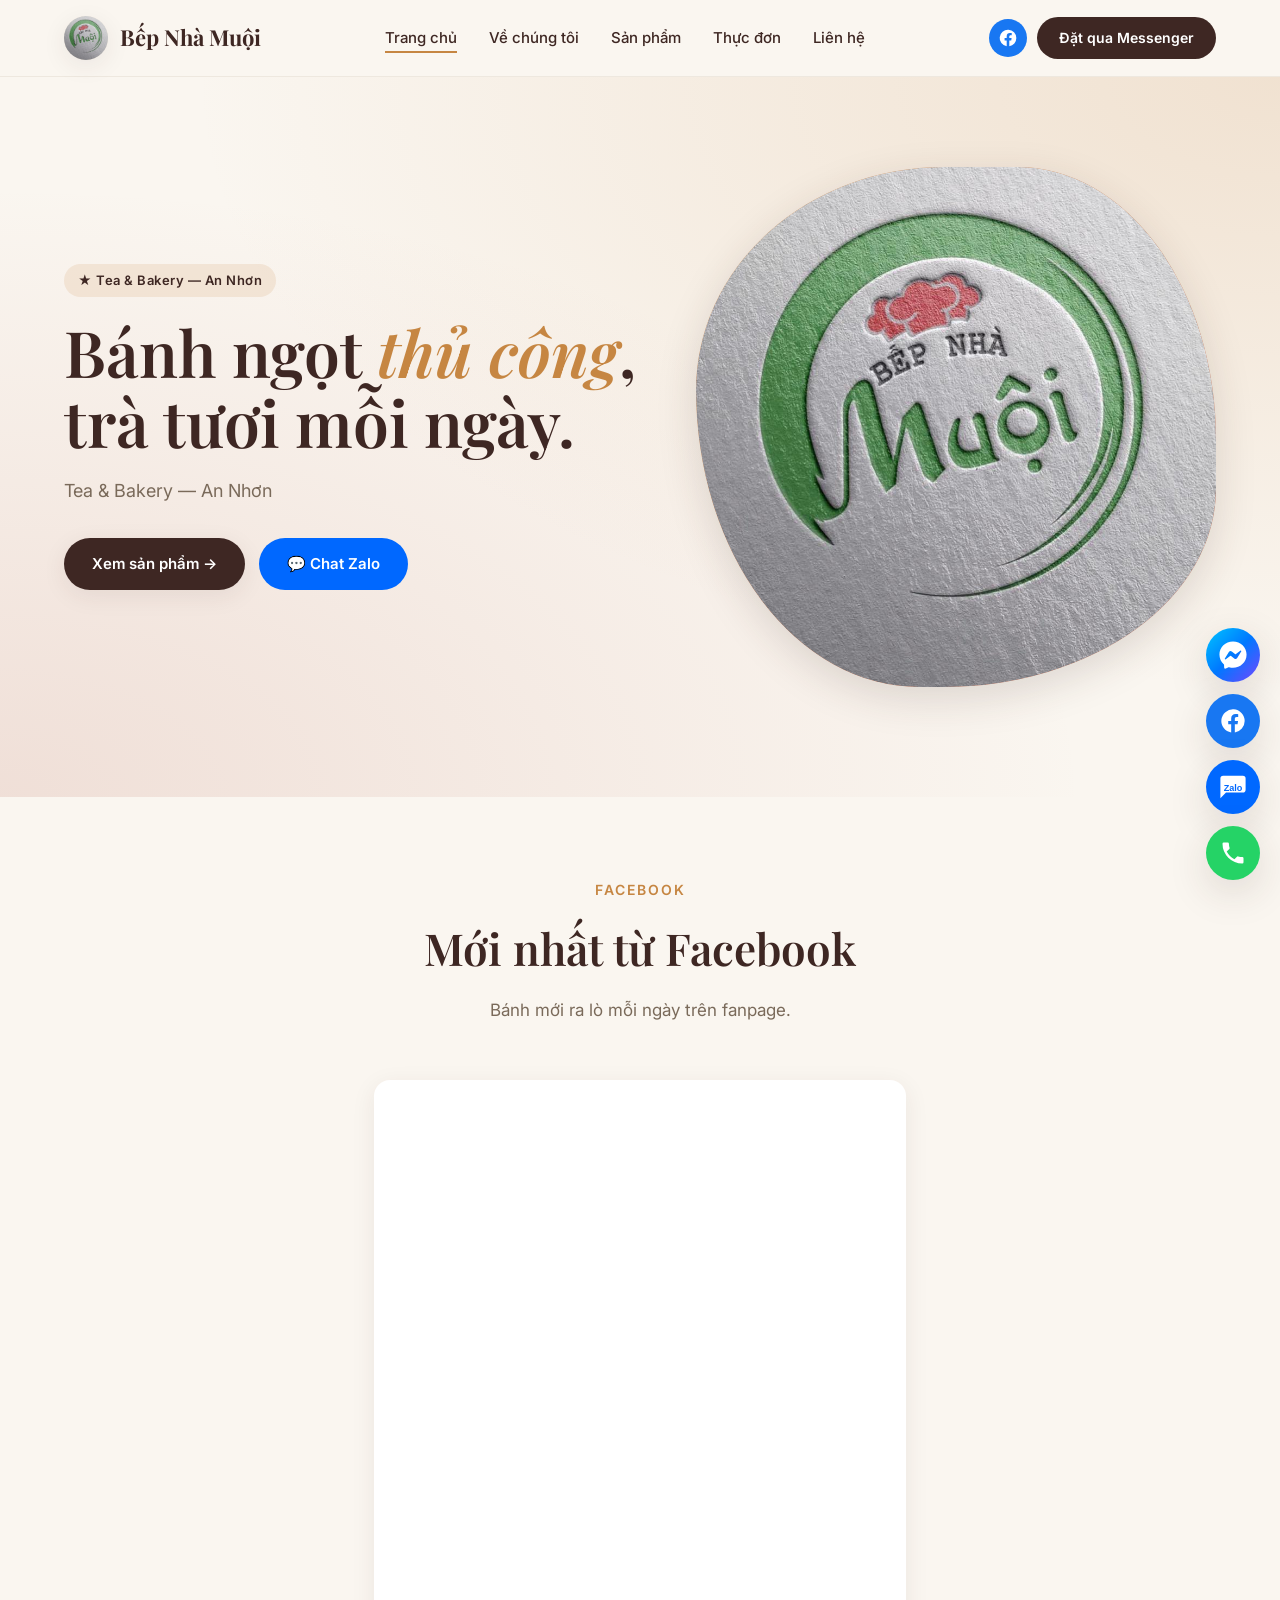
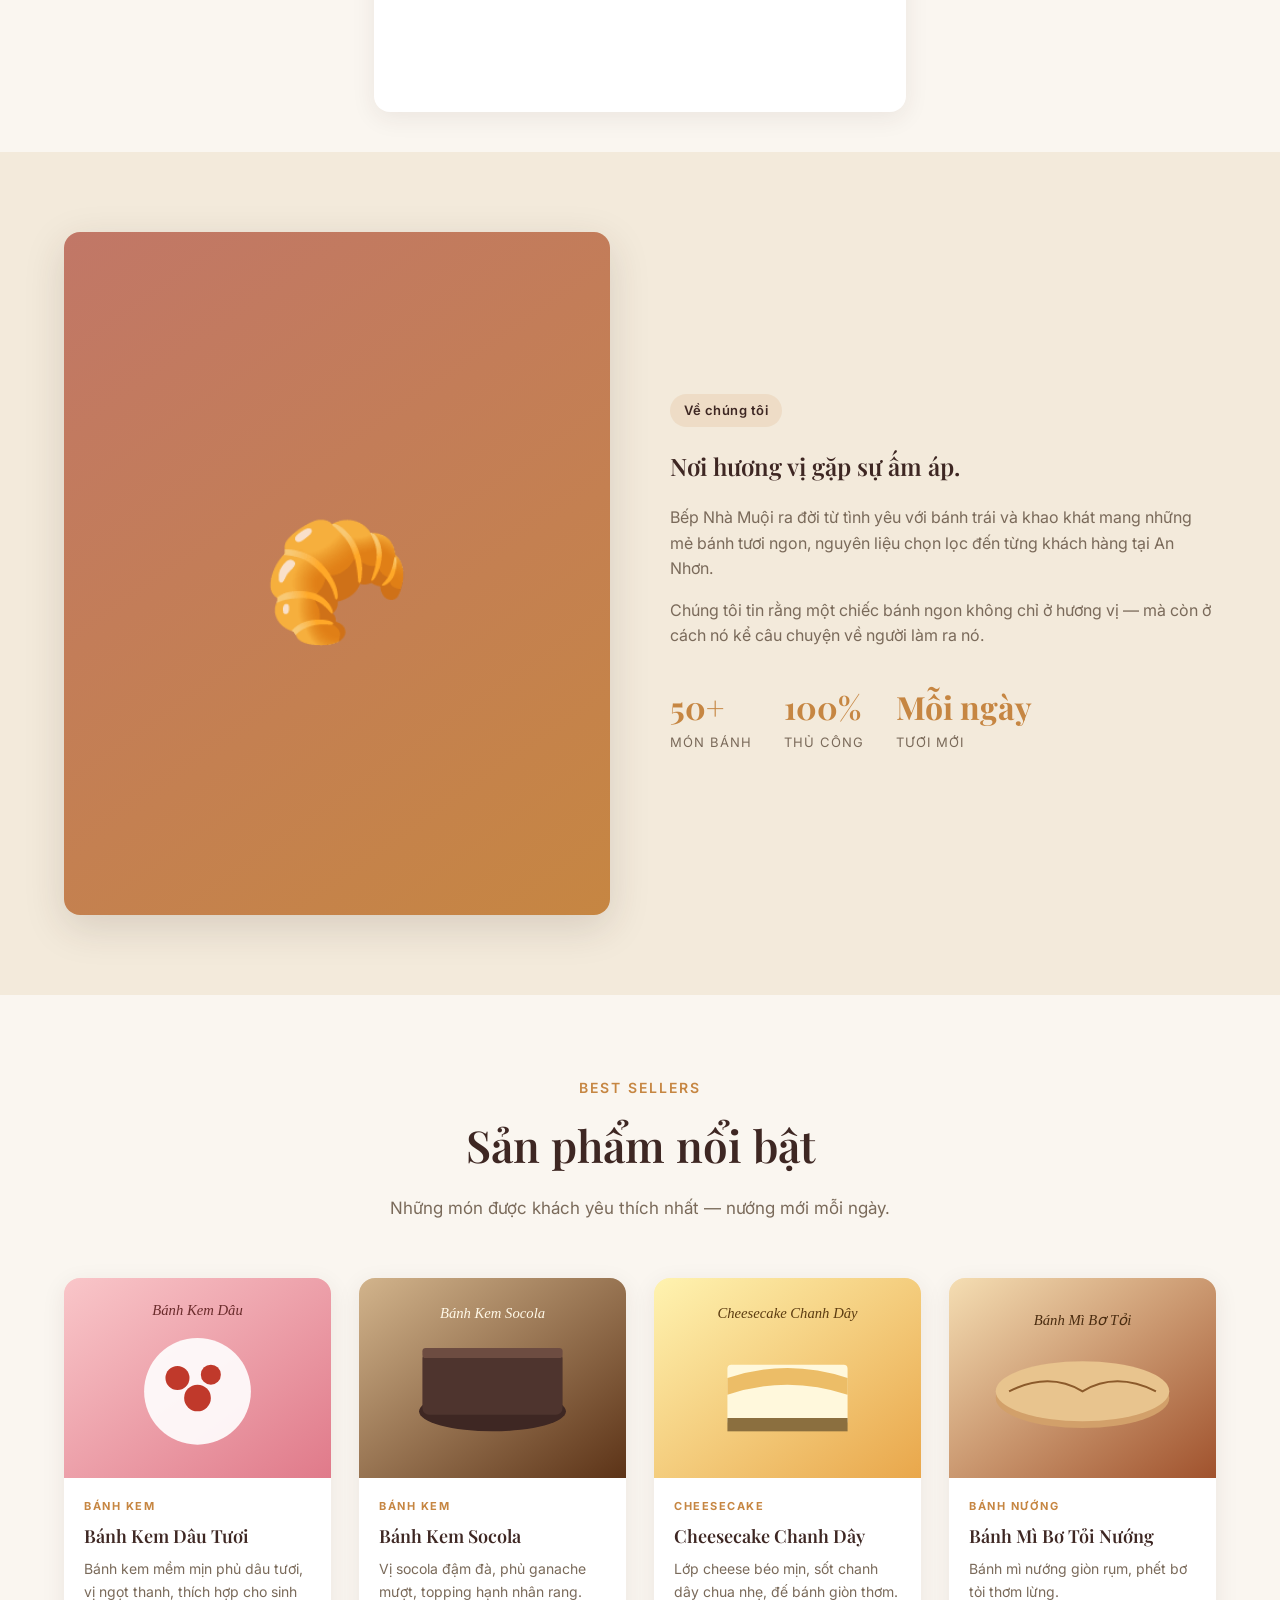
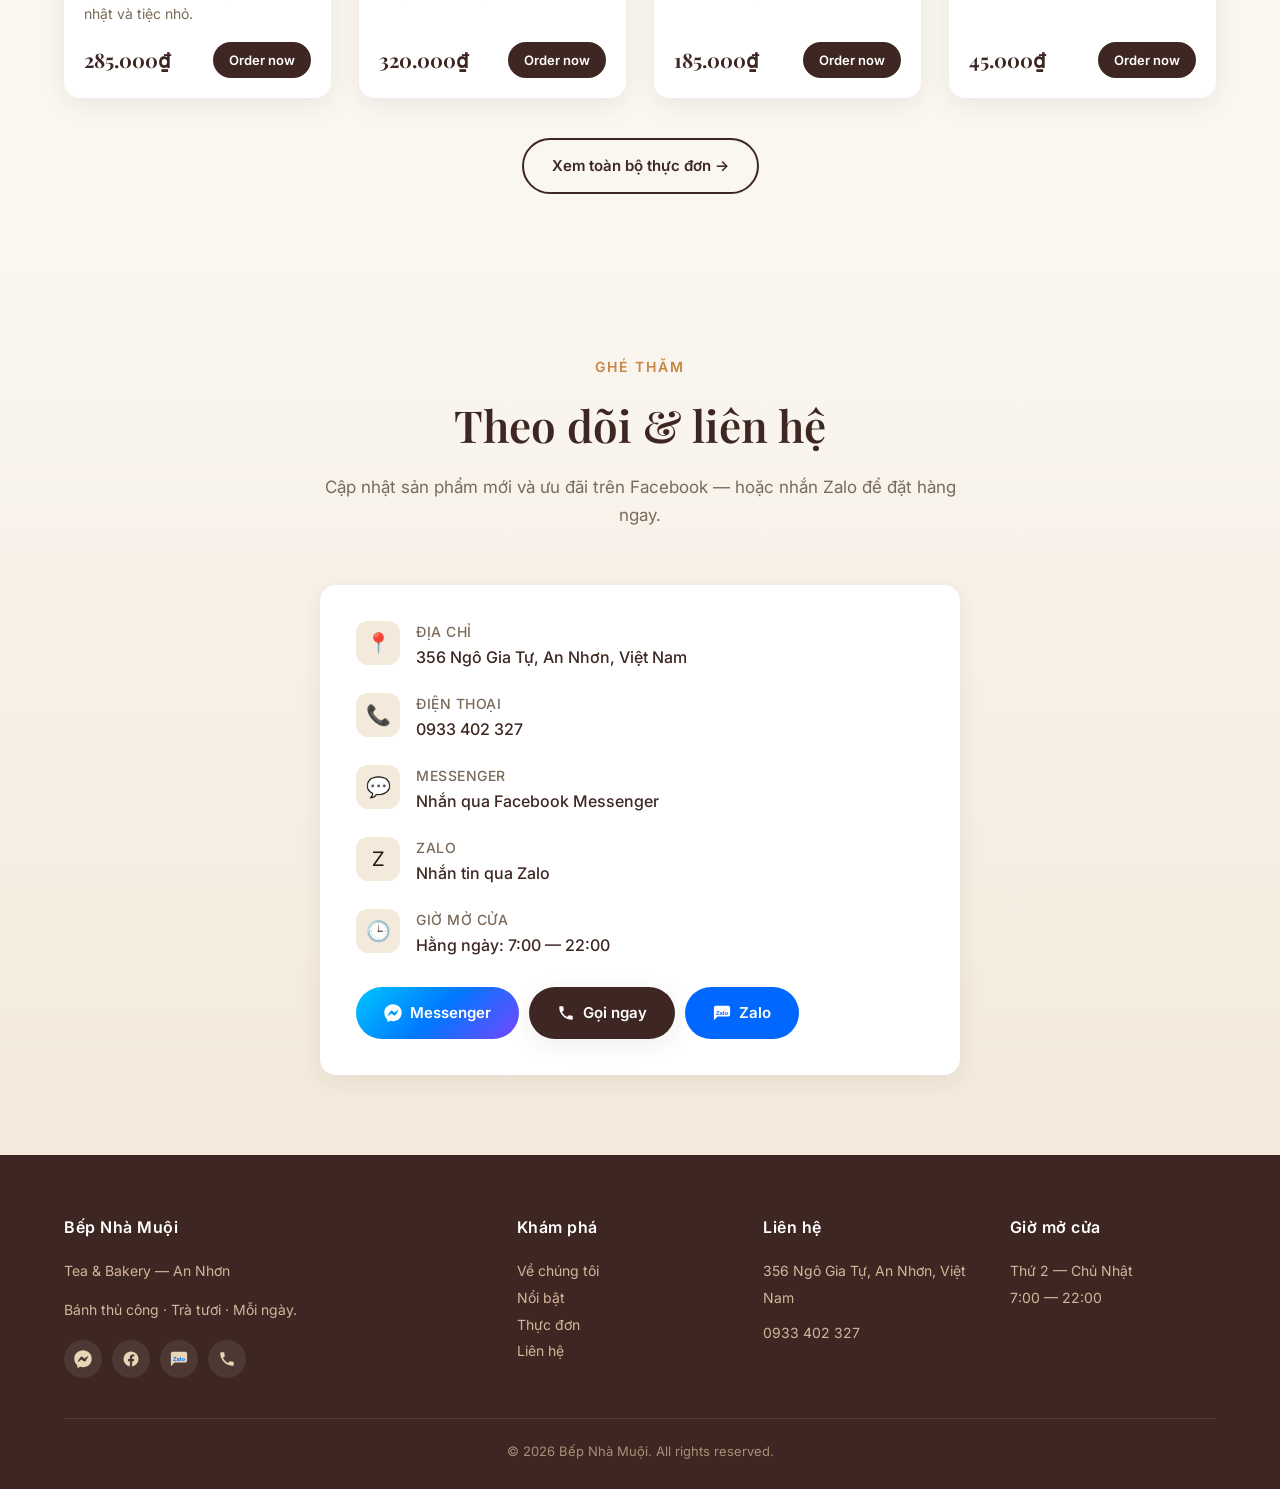
==== commit 1d3e01fe: "Add admin panel (PIN login, product form), move Facebook feed to top - admin.html: mobile form to ad" ====
--- a/index.html
+++ b/index.html
@@ -29,7 +29,12 @@
         <li><a href="#contact">Liên hệ</a></li>
       </ul>
     </nav>
-    <a class="nav-cta" data-shop-messenger href="#" target="_blank" rel="noopener">Đặt qua Messenger</a>
+    <div class="nav-actions">
+      <a class="nav-fb" data-shop-fb href="#" target="_blank" rel="noopener" aria-label="Facebook" title="Facebook">
+        <svg viewBox="0 0 24 24" fill="currentColor" aria-hidden="true"><path d="M22 12a10 10 0 1 0-11.56 9.88v-6.99H7.9V12h2.54V9.8c0-2.51 1.49-3.89 3.77-3.89 1.09 0 2.24.2 2.24.2v2.46h-1.26c-1.24 0-1.63.77-1.63 1.56V12h2.77l-.44 2.89h-2.33v6.99A10 10 0 0 0 22 12z"/></svg>
+      </a>
+      <a class="nav-cta" data-shop-messenger href="#" target="_blank" rel="noopener">Đặt qua Messenger</a>
+    </div>
     <button class="burger" aria-label="Menu">☰</button>
   </div>
 </header>
@@ -48,6 +53,26 @@
     </div>
     <div class="hero-visual">
       <img src="assets/bepnhamuoi.jpg" alt="Bếp Nhà Muội — Tea & Bakery"/>
+    </div>
+  </div>
+</section>
+
+<!-- ============ FACEBOOK FEED ============ -->
+<section class="fb-feed" id="facebook">
+  <div class="container">
+    <div class="section-head">
+      <span class="kicker">Facebook</span>
+      <h2>Mới nhất từ Facebook</h2>
+      <p>Bánh mới ra lò mỗi ngày trên fanpage.</p>
+    </div>
+    <!-- FACEBOOK PAGE PLUGIN (live feed from Bếp Nhà Muội FB page) -->
+    <div class="fb-embed">
+      <iframe
+        src="https://www.facebook.com/plugins/page.php?href=https%3A%2F%2Fwww.facebook.com%2Fprofile.php%3Fid%3D100063909225074&tabs=timeline&width=500&height=600&small_header=false&adapt_container_width=true&hide_cover=false&show_facepile=true"
+        width="500" height="600" style="border:none;overflow:hidden;width:100%;"
+        scrolling="no" frameborder="0" allowfullscreen="true"
+        allow="autoplay; clipboard-write; encrypted-media; picture-in-picture; web-share"
+        title="Facebook - Bếp Nhà Muội"></iframe>
     </div>
   </div>
 </section>
@@ -96,17 +121,7 @@
       <p>Cập nhật sản phẩm mới và ưu đãi trên Facebook — hoặc nhắn Zalo để đặt hàng ngay.</p>
     </div>
 
-    <div class="fb-grid">
-      <!-- FACEBOOK PAGE PLUGIN (live feed from Bếp Nhà Muội FB page) -->
-      <div class="fb-embed">
-        <iframe
-          src="https://www.facebook.com/plugins/page.php?href=https%3A%2F%2Fwww.facebook.com%2Fprofile.php%3Fid%3D100063909225074&tabs=timeline&width=500&height=600&small_header=false&adapt_container_width=true&hide_cover=false&show_facepile=true"
-          width="500" height="600" style="border:none;overflow:hidden;width:100%;"
-          scrolling="no" frameborder="0" allowfullscreen="true"
-          allow="autoplay; clipboard-write; encrypted-media; picture-in-picture; web-share"
-          title="Facebook - Bếp Nhà Muội"></iframe>
-      </div>
-
+    <div class="contact-wrap">
       <!-- CONTACT CARD -->
       <div class="contact-card">
         <div class="contact-row">
@@ -217,7 +232,10 @@
   <a class="fab fab-messenger" data-shop-messenger href="#" target="_blank" rel="noopener" aria-label="Messenger" title="Nhắn Messenger">
     <svg viewBox="0 0 512 512" fill="currentColor" aria-hidden="true"><path d="M256.55 8C116.52 8 8 110.34 8 248.57c0 72.3 29.71 134.78 78.07 177.94 8.35 7.51 6.63 11.86 8.05 58.23A19.92 19.92 0 0 0 122 502.31c52.91-23.3 53.59-25.14 62.56-22.7C337.85 521.8 504 423.7 504 248.57 504 110.34 396.59 8 256.55 8zm149.24 185.13-73 115.57a37.37 37.37 0 0 1-53.91 9.93l-58.08-43.47a15 15 0 0 0-18 0l-78.37 59.44c-10.46 7.93-24.16-4.6-17.11-15.67l73-115.57a37.36 37.36 0 0 1 53.91-9.93l58.06 43.46a15 15 0 0 0 18 0l78.41-59.38c10.44-7.98 24.14 4.54 17.09 15.62z"/></svg>
   </a>
-  <a class="fab fab-zalo" data-shop-zalo href="#" target="_blank" rel="noopener" aria-label="Zalo" title="Chat Zalo">
+  <a class="fab fab-fb" data-shop-fb href="#" target="_blank" rel="noopener" aria-label="Facebook" title="Facebook">
+    <svg viewBox="0 0 24 24" fill="currentColor" aria-hidden="true"><path d="M22 12a10 10 0 1 0-11.56 9.88v-6.99H7.9V12h2.54V9.8c0-2.51 1.49-3.89 3.77-3.89 1.09 0 2.24.2 2.24.2v2.46h-1.26c-1.24 0-1.63.77-1.63 1.56V12h2.77l-.44 2.89h-2.33v6.99A10 10 0 0 0 22 12z"/></svg>
+  </a>
+  <a class="fab fab-zalo"data-shop-zalo href="#" target="_blank" rel="noopener" aria-label="Zalo" title="Chat Zalo">
     <svg viewBox="0 0 40 40" aria-hidden="true"><path fill="currentColor" d="M34 4H6a4 4 0 0 0-4 4v28l8-8h24a4 4 0 0 0 4-4V8a4 4 0 0 0-4-4z"/><text x="20" y="25" text-anchor="middle" fill="#0068FF" font-family="Arial,Helvetica,sans-serif" font-size="13" font-weight="800">Zalo</text></svg>
   </a>
   <a class="fab fab-call" data-shop-phone data-shop-phone-icon href="#" aria-label="Gọi ngay" title="Gọi ngay">
--- a/css/style.css
+++ b/css/style.css
@@ -87,6 +87,15 @@
   transition: transform .15s, background .2s;
 }
 .nav-cta:hover { background: var(--accent); transform: translateY(-1px); }
+.nav-fb {
+  display: inline-flex; align-items: center; justify-content: center;
+  width: 38px; height: 38px; border-radius: 50%; flex-shrink: 0;
+  background: #1877F2; color: #fff !important;
+  transition: transform .15s;
+}
+.nav-actions { display: flex; align-items: center; gap: 10px; }
+.nav-fb:hover { transform: translateY(-1px); }
+.nav-fb svg { width: 20px; height: 20px; display: block; }
 .burger { display: none; background: none; border: 0; font-size: 26px; cursor: pointer; color: var(--brown-dark); }
 
 /* ---------- HERO ---------- */
@@ -264,9 +273,10 @@
 .fb-section {
   background: linear-gradient(180deg, var(--cream) 0%, var(--cream-2) 100%);
 }
-.fb-grid { display: grid; grid-template-columns: 1fr 1fr; gap: 48px; align-items: start; }
-.fb-embed { background: #fff; border-radius: 16px; padding: 16px; box-shadow: var(--shadow); overflow: hidden; }
-.fb-embed iframe { max-width: 100%; border: 0; }
+.fb-feed { padding-bottom: 40px; }
+.fb-embed { background: #fff; border-radius: 16px; padding: 16px; box-shadow: var(--shadow); overflow: hidden; max-width: 532px; margin: 0 auto; }
+.fb-embed iframe { display: block; width: 100%; max-width: 100%; border: 0; }
+.contact-wrap { max-width: 640px; margin: 0 auto; }
 
 .contact-card {
   background: #fff; border-radius: 16px; padding: 36px;
@@ -346,12 +356,40 @@
 }
 .toast.show { opacity: 1; transform: translateX(-50%) translateY(0); }
 
+/* Lightbox (product image zoom) */
+.lightbox {
+  position: fixed; inset: 0; z-index: 300;
+  background: rgba(20, 10, 5, 0.92);
+  display: none; align-items: center; justify-content: center;
+  padding: 40px; cursor: zoom-out;
+  animation: lightbox-in .2s ease;
+}
+.lightbox.show { display: flex; }
+.lightbox img {
+  max-width: 100%; max-height: 100%;
+  object-fit: contain; border-radius: 8px;
+  box-shadow: 0 20px 60px rgba(0,0,0,.5);
+  cursor: default;
+}
+.lightbox-close {
+  position: absolute; top: 20px; right: 24px;
+  width: 44px; height: 44px; border-radius: 50%;
+  background: rgba(255,255,255,0.14); color: #fff;
+  border: 0; font-size: 28px; cursor: pointer; line-height: 1;
+  display: flex; align-items: center; justify-content: center;
+  transition: background .2s, transform .15s;
+}
+.lightbox-close:hover { background: rgba(255,255,255,0.28); transform: scale(1.05); }
+body.lightbox-open { overflow: hidden; }
+@keyframes lightbox-in { from { opacity: 0; } to { opacity: 1; } }
+.prod-img { cursor: zoom-in; }
+
 /* ---------- RESPONSIVE ---------- */
 @media (max-width: 860px) {
   .nav-links { display: none; position: absolute; top: 100%; left: 0; right: 0; background: var(--cream); flex-direction: column; padding: 20px; gap: 16px; box-shadow: var(--shadow); }
   .nav-links.open { display: flex; }
   .burger { display: block; }
-  .hero-grid, .about-grid, .fb-grid, .foot-grid { grid-template-columns: 1fr; gap: 40px; }
+  .hero-grid, .about-grid, .foot-grid { grid-template-columns: 1fr; gap: 40px; }
   .foot-grid { grid-template-columns: 1fr 1fr; }
   section { padding: 56px 0; }
   .hero { padding: 50px 0 70px; }
@@ -362,4 +400,16 @@
 @media (max-width: 520px) {
   .foot-grid { grid-template-columns: 1fr; }
   .about-stats { gap: 20px; flex-wrap: wrap; }
-}
+  .fb-embed { padding: 8px; }
+  .contact-card { padding: 24px; }
+}
+@media (max-width: 420px) {
+  .nav-inner { padding: 12px 12px; }
+  .logo { font-size: 15px; gap: 6px; }
+  .logo-mark { width: 32px; height: 32px; }
+  .nav-actions { gap: 6px; }
+  .nav-fb { width: 32px; height: 32px; }
+  .nav-fb svg { width: 17px; height: 17px; }
+  .nav-cta { padding: 7px 10px; font-size: 11px; white-space: nowrap; }
+  .burger { font-size: 22px; padding: 0 0 0 6px; }
+}
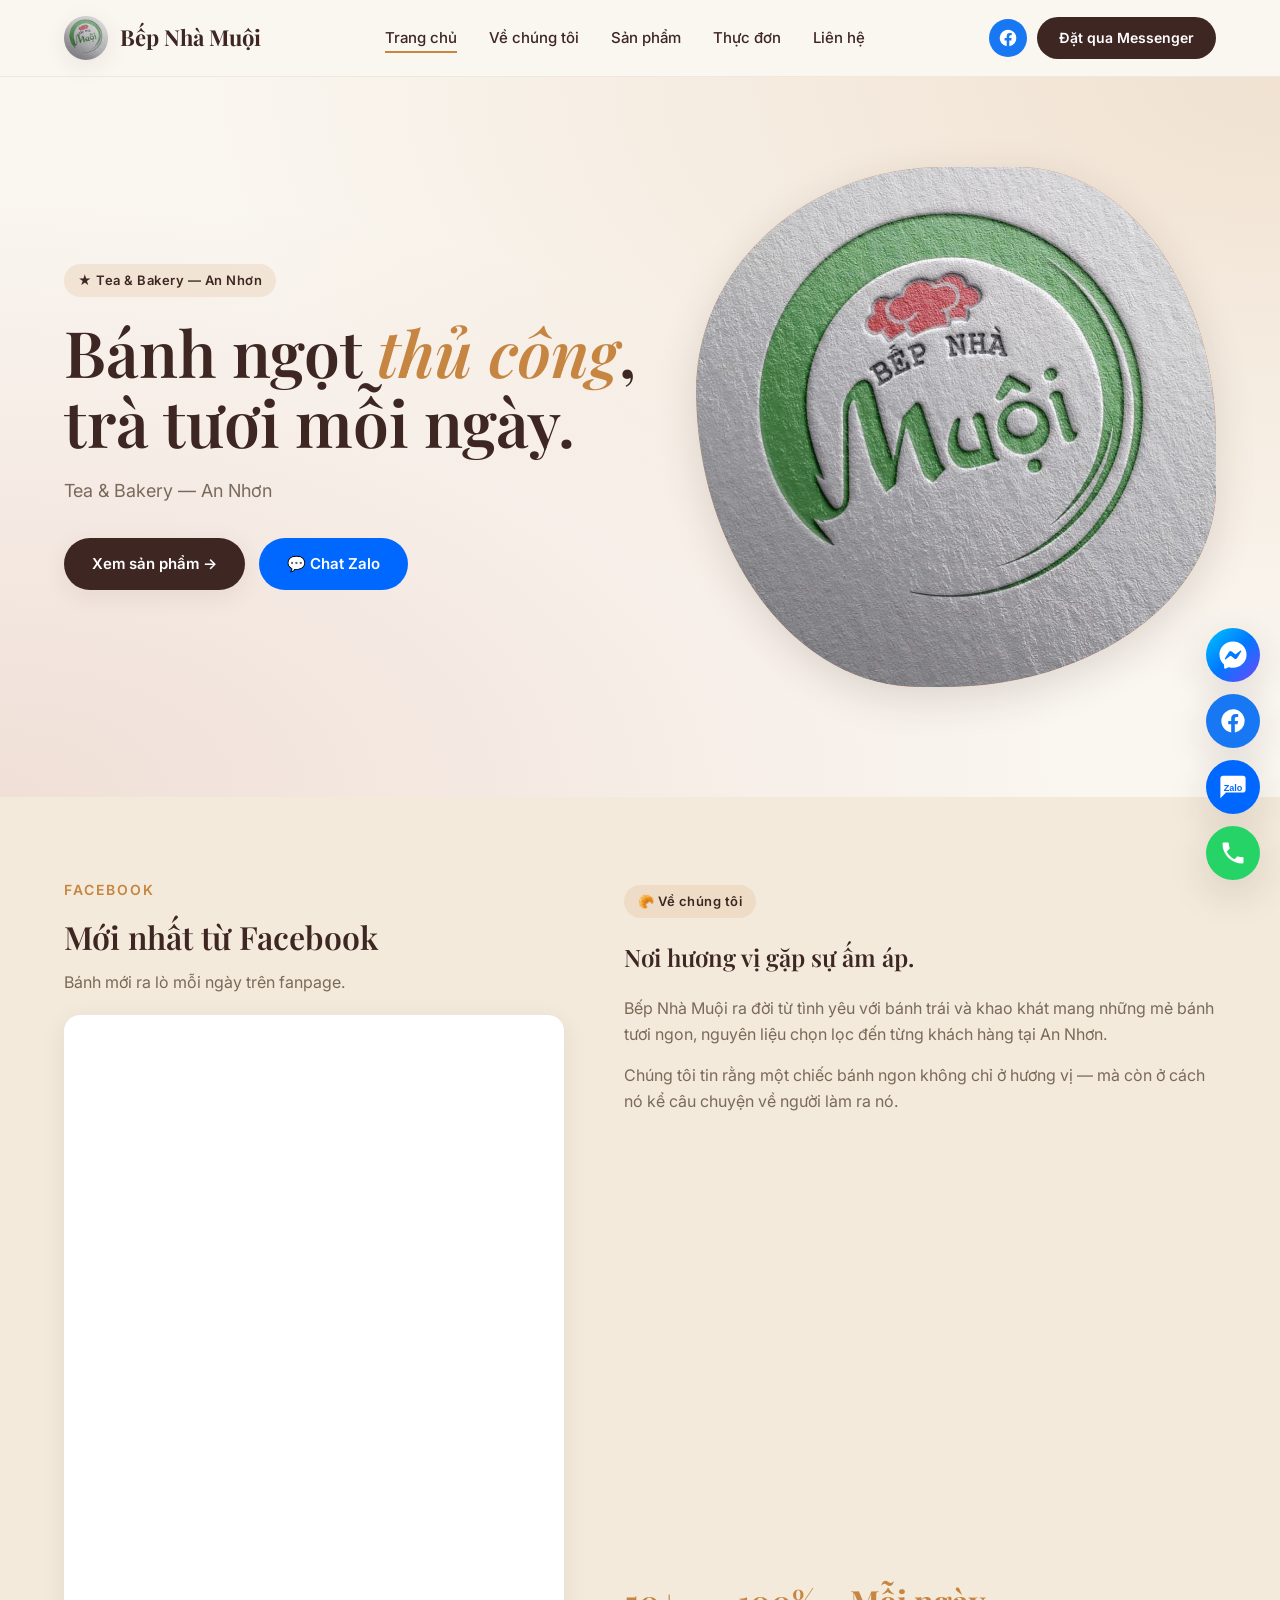
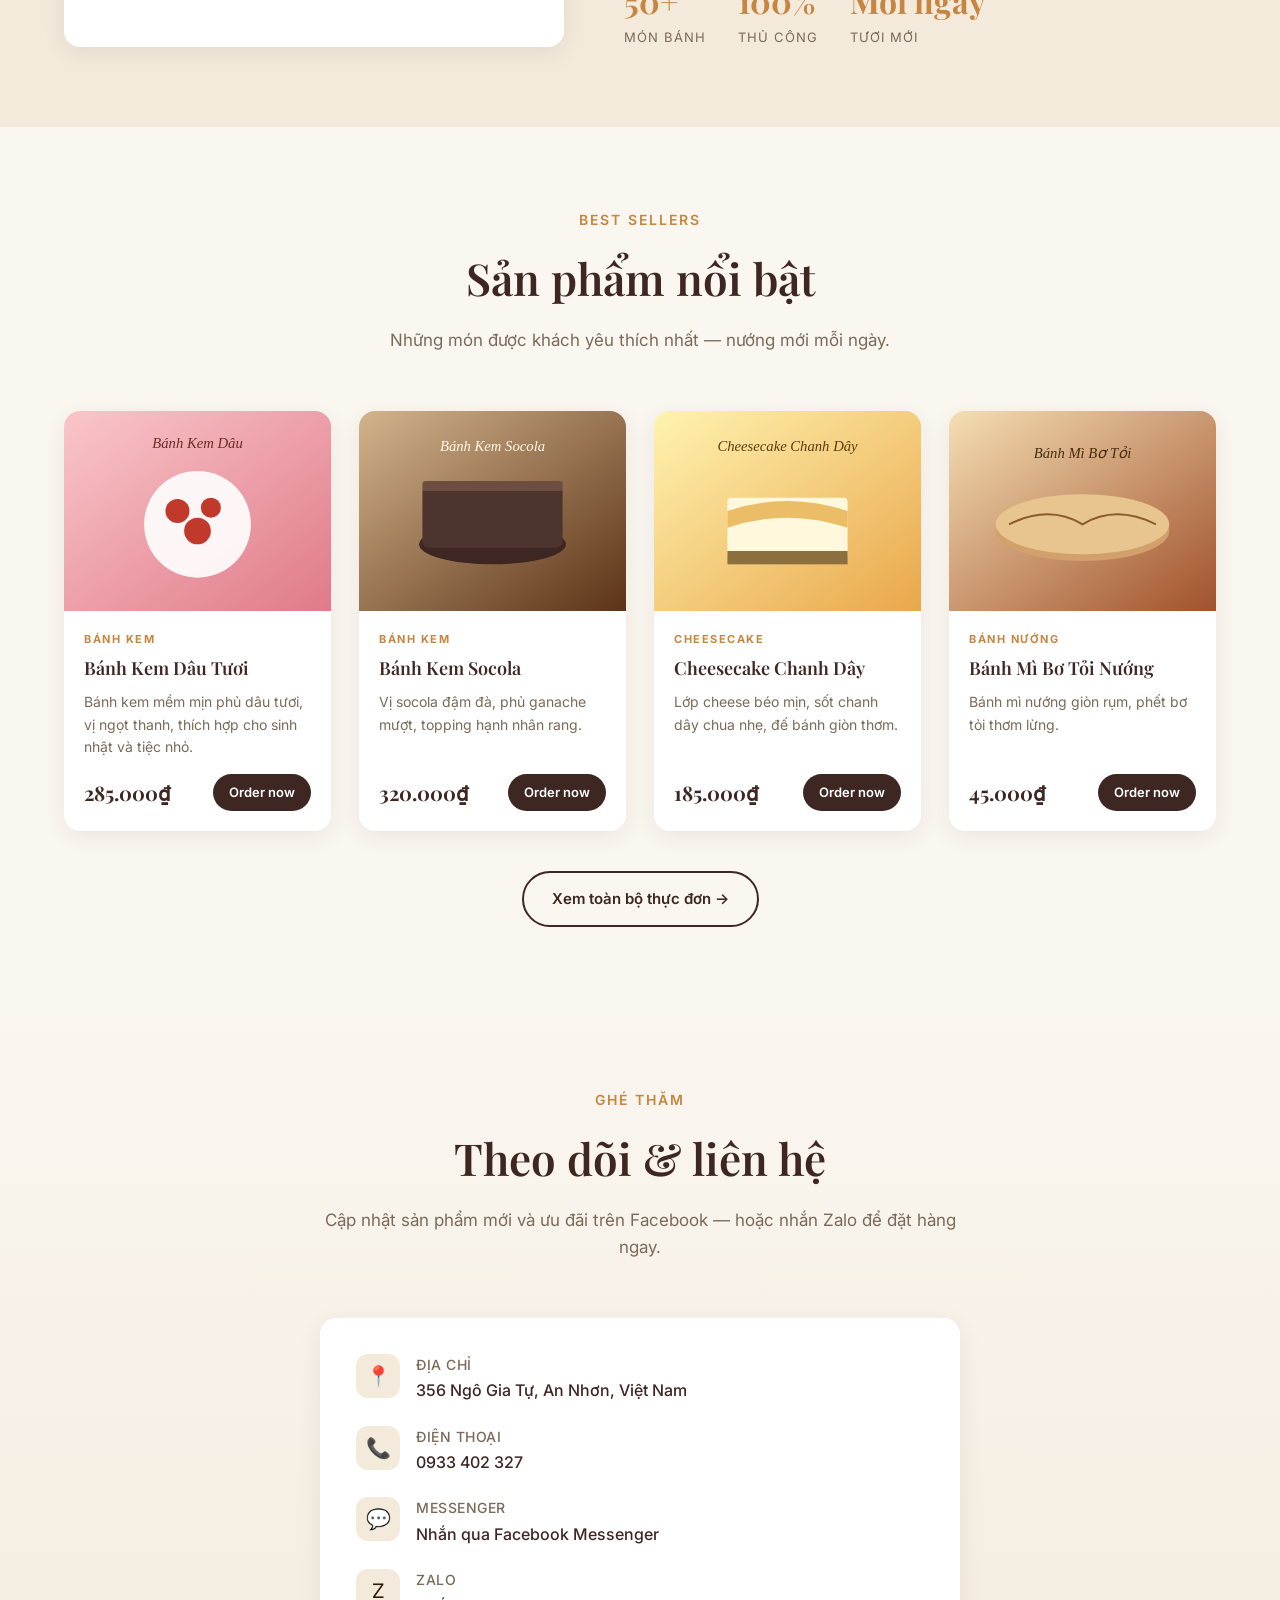
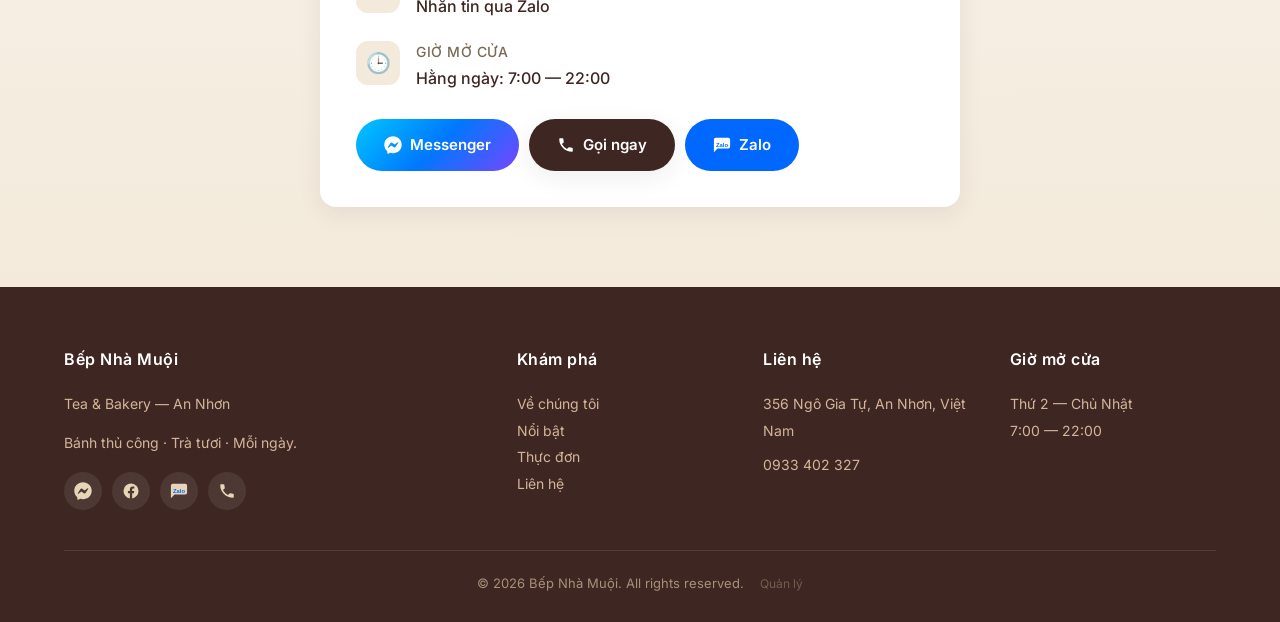
==== commit dc48393e: "Side-by-side Facebook + About on home, Facebook sidebar on products; add footer admin link - index: " ====
--- a/index.html
+++ b/index.html
@@ -57,35 +57,32 @@
   </div>
 </section>
 
-<!-- ============ FACEBOOK FEED ============ -->
-<section class="fb-feed" id="facebook">
-  <div class="container">
-    <div class="section-head">
-      <span class="kicker">Facebook</span>
-      <h2>Mới nhất từ Facebook</h2>
-      <p>Bánh mới ra lò mỗi ngày trên fanpage.</p>
-    </div>
-    <!-- FACEBOOK PAGE PLUGIN (live feed from Bếp Nhà Muội FB page) -->
-    <div class="fb-embed">
-      <iframe
-        src="https://www.facebook.com/plugins/page.php?href=https%3A%2F%2Fwww.facebook.com%2Fprofile.php%3Fid%3D100063909225074&tabs=timeline&width=500&height=600&small_header=false&adapt_container_width=true&hide_cover=false&show_facepile=true"
-        width="500" height="600" style="border:none;overflow:hidden;width:100%;"
-        scrolling="no" frameborder="0" allowfullscreen="true"
-        allow="autoplay; clipboard-write; encrypted-media; picture-in-picture; web-share"
-        title="Facebook - Bếp Nhà Muội"></iframe>
-    </div>
-  </div>
-</section>
-
-<!-- ============ ABOUT ============ -->
-<section class="about" id="about">
-  <div class="container about-grid">
-    <div class="about-image">🥐</div>
-    <div>
-      <span class="hero-kicker">Về chúng tôi</span>
-      <h2>Nơi hương vị gặp sự ấm áp.</h2>
-      <p>Bếp Nhà Muội ra đời từ tình yêu với bánh trái và khao khát mang những mẻ bánh tươi ngon, nguyên liệu chọn lọc đến từng khách hàng tại An Nhơn.</p>
-      <p>Chúng tôi tin rằng một chiếc bánh ngon không chỉ ở hương vị — mà còn ở cách nó kể câu chuyện về người làm ra nó.</p>
+<!-- ============ FACEBOOK + ABOUT (2 columns) ============ -->
+<section class="about">
+  <div class="container split-grid">
+    <div class="split-fb" id="facebook">
+      <div class="split-head">
+        <span class="kicker">Facebook</span>
+        <h2>Mới nhất từ Facebook</h2>
+        <p>Bánh mới ra lò mỗi ngày trên fanpage.</p>
+      </div>
+      <!-- FACEBOOK PAGE PLUGIN (live feed from Bếp Nhà Muội FB page) -->
+      <div class="fb-embed">
+        <iframe
+          src="https://www.facebook.com/plugins/page.php?href=https%3A%2F%2Fwww.facebook.com%2Fprofile.php%3Fid%3D100063909225074&tabs=timeline&width=500&height=600&small_header=false&adapt_container_width=true&hide_cover=false&show_facepile=true"
+          width="500" height="600" style="border:none;overflow:hidden;width:100%;"
+          scrolling="no" frameborder="0" allowfullscreen="true"
+          allow="autoplay; clipboard-write; encrypted-media; picture-in-picture; web-share"
+          title="Facebook - Bếp Nhà Muội"></iframe>
+      </div>
+    </div>
+    <div class="split-about" id="about">
+      <div>
+        <span class="hero-kicker">🥐 Về chúng tôi</span>
+        <h2>Nơi hương vị gặp sự ấm áp.</h2>
+        <p>Bếp Nhà Muội ra đời từ tình yêu với bánh trái và khao khát mang những mẻ bánh tươi ngon, nguyên liệu chọn lọc đến từng khách hàng tại An Nhơn.</p>
+        <p>Chúng tôi tin rằng một chiếc bánh ngon không chỉ ở hương vị — mà còn ở cách nó kể câu chuyện về người làm ra nó.</p>
+      </div>
       <div class="about-stats">
         <div class="stat"><div class="num">50+</div><div class="lbl">Món bánh</div></div>
         <div class="stat"><div class="num">100%</div><div class="lbl">Thủ công</div></div>
@@ -223,6 +220,7 @@
     </div>
     <div class="foot-bottom">
       © <span data-shop-year></span> <span data-shop-name></span>. All rights reserved.
+      <a class="admin-link" href="admin.html">Quản lý</a>
     </div>
   </div>
 </footer>
--- a/css/style.css
+++ b/css/style.css
@@ -276,6 +276,29 @@
 .fb-feed { padding-bottom: 40px; }
 .fb-embed { background: #fff; border-radius: 16px; padding: 16px; box-shadow: var(--shadow); overflow: hidden; max-width: 532px; margin: 0 auto; }
 .fb-embed iframe { display: block; width: 100%; max-width: 100%; border: 0; }
+
+/* Home: Facebook (left) + About (right) */
+.split-grid { display: grid; grid-template-columns: minmax(0, 500px) minmax(0, 1fr); gap: 60px; align-items: stretch; justify-content: center; }
+.split-fb .split-head { margin-bottom: 20px; }
+.split-fb .split-head .kicker { color: var(--caramel); font-weight: 600; font-size: 14px; letter-spacing: 2px; text-transform: uppercase; }
+.split-fb .split-head h2 { font-size: clamp(24px, 3vw, 32px); margin: 8px 0 8px; }
+.split-fb .split-head p { color: var(--muted); font-size: 16px; }
+.split-fb .fb-embed { max-width: none; margin: 0; }
+.split-about { display: flex; flex-direction: column; justify-content: space-between; gap: 32px; padding-top: 8px; }
+.split-about h2 { margin-bottom: 20px; }
+.split-about p { color: var(--muted); margin-bottom: 16px; font-size: 16px; }
+.split-about .about-stats { margin-top: 0; flex-wrap: wrap; }
+
+/* Products: grid (left) + sticky Facebook sidebar (right) */
+.products-layout { display: grid; grid-template-columns: minmax(0, 1fr) 380px; gap: 36px; align-items: start; }
+.products-main .prod-grid { grid-template-columns: repeat(auto-fill, minmax(220px, 1fr)); gap: 24px; }
+.products-main .section-head { max-width: none; }
+.products-side { position: sticky; top: 90px; }
+.products-side h3 { font-size: 20px; margin-bottom: 12px; text-align: center; }
+.products-side .fb-embed { max-width: none; margin: 0; }
+.admin-link { margin-left: 12px; color: #8a735c; font-size: 12px; opacity: .7; }
+.admin-link:hover { opacity: 1; color: var(--gold); }
+
 .contact-wrap { max-width: 640px; margin: 0 auto; }
 
 .contact-card {
@@ -389,7 +412,9 @@
   .nav-links { display: none; position: absolute; top: 100%; left: 0; right: 0; background: var(--cream); flex-direction: column; padding: 20px; gap: 16px; box-shadow: var(--shadow); }
   .nav-links.open { display: flex; }
   .burger { display: block; }
-  .hero-grid, .about-grid, .foot-grid { grid-template-columns: 1fr; gap: 40px; }
+  .hero-grid, .about-grid, .foot-grid, .split-grid, .products-layout { grid-template-columns: 1fr; gap: 40px; }
+  .split-fb .fb-embed { max-width: 532px; }
+  .products-side { position: static; max-width: 420px; margin: 0 auto; width: 100%; }
   .foot-grid { grid-template-columns: 1fr 1fr; }
   section { padding: 56px 0; }
   .hero { padding: 50px 0 70px; }
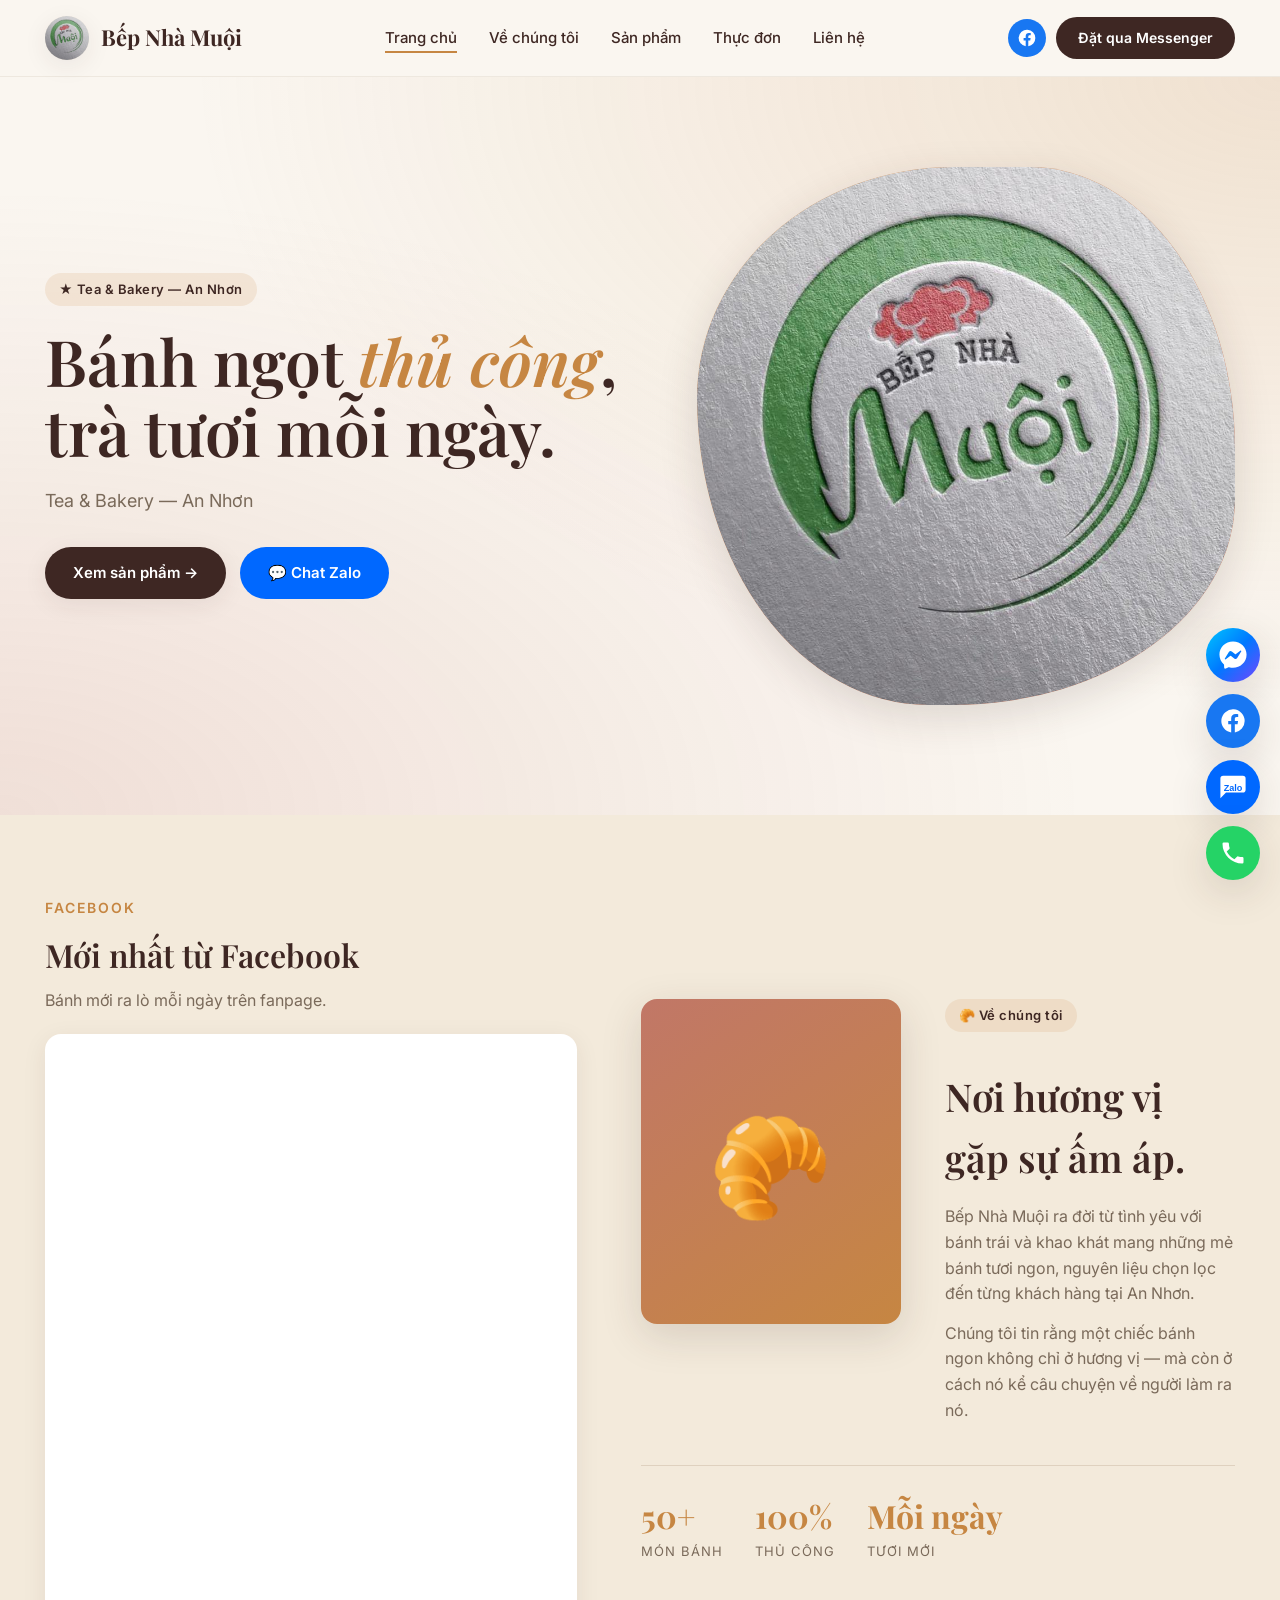
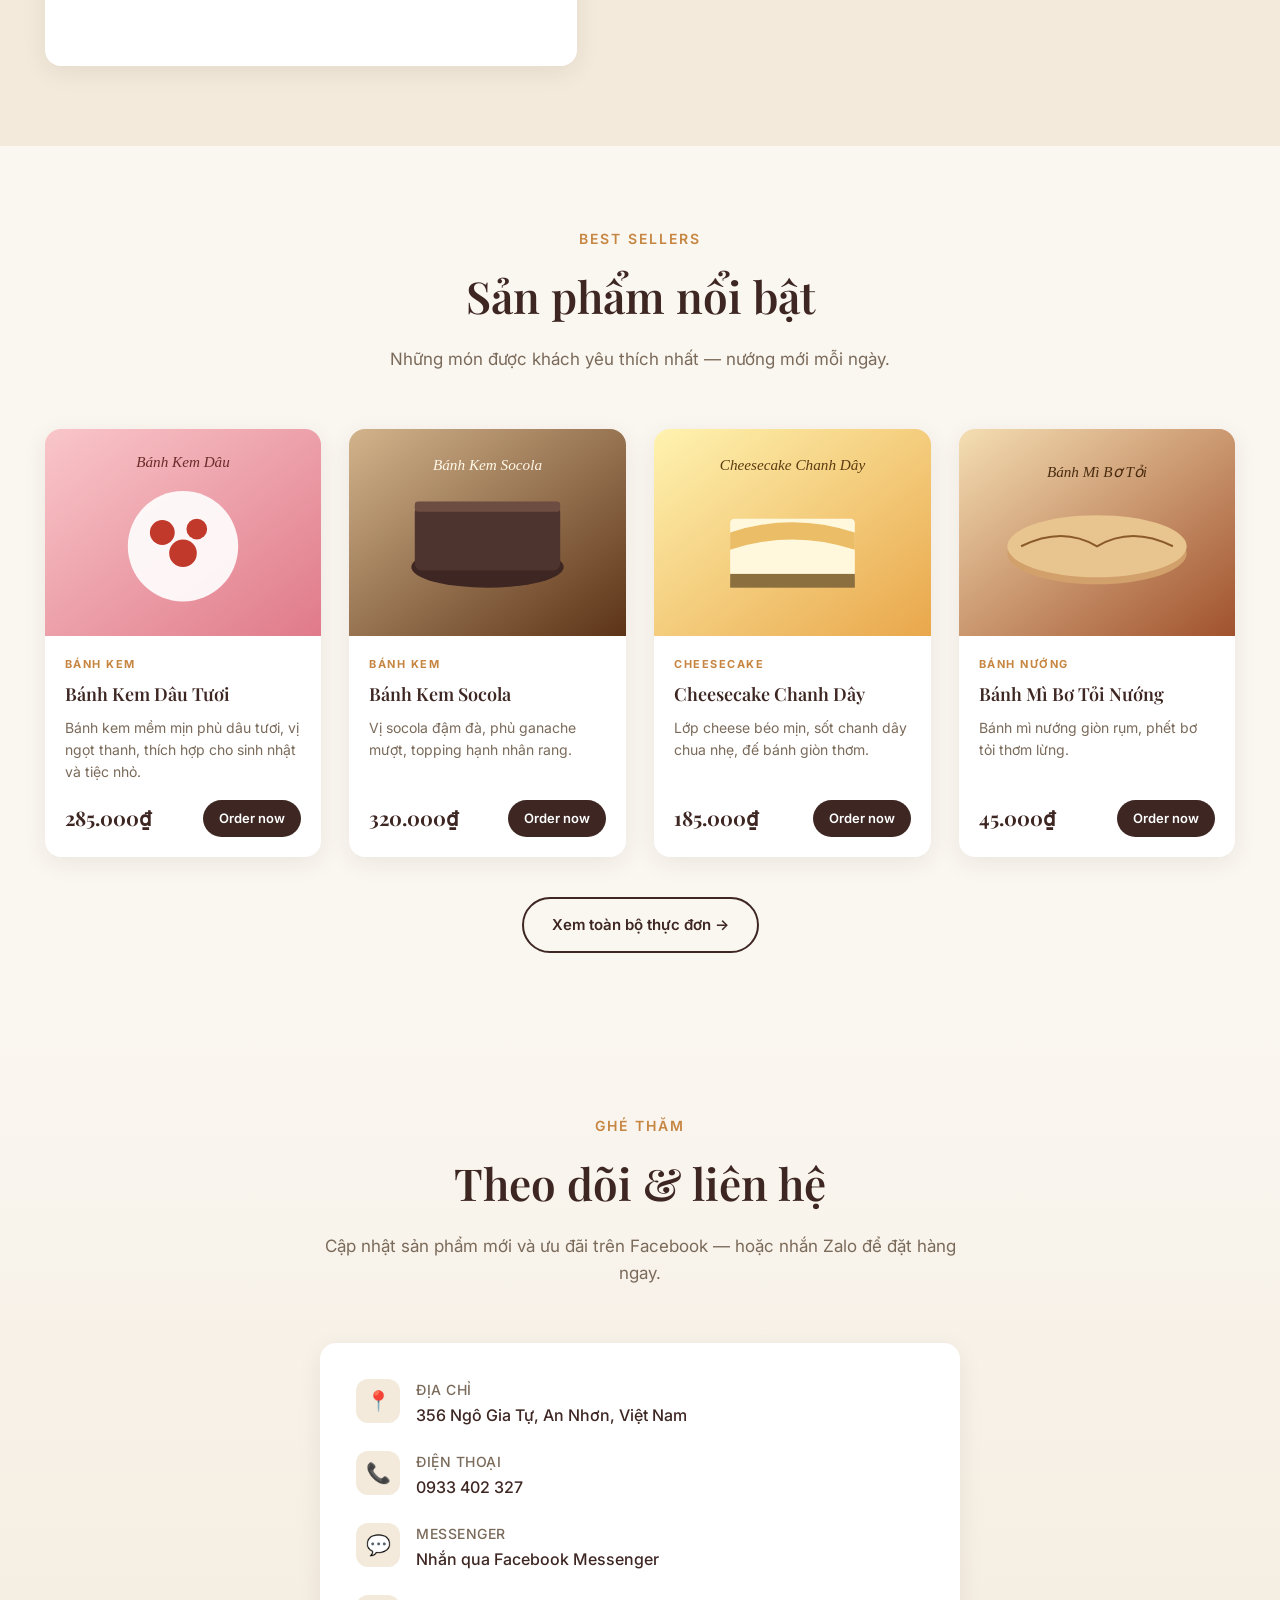
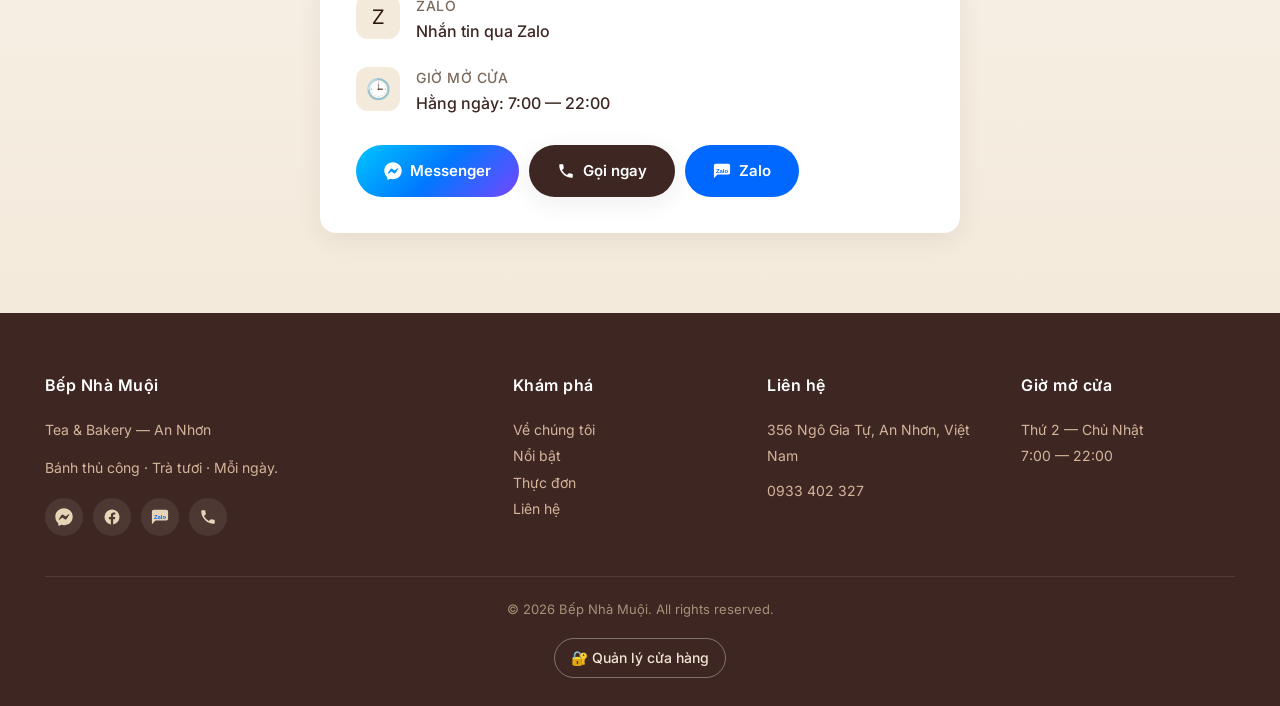
==== commit 0fc9e064: "Widen layout, restore About picture, fit Facebook widget, make admin link visible - container/nav ma" ====
--- a/index.html
+++ b/index.html
@@ -77,7 +77,8 @@
       </div>
     </div>
     <div class="split-about" id="about">
-      <div>
+      <div class="about-image" aria-hidden="true">🥐</div>
+      <div class="about-text">
         <span class="hero-kicker">🥐 Về chúng tôi</span>
         <h2>Nơi hương vị gặp sự ấm áp.</h2>
         <p>Bếp Nhà Muội ra đời từ tình yêu với bánh trái và khao khát mang những mẻ bánh tươi ngon, nguyên liệu chọn lọc đến từng khách hàng tại An Nhơn.</p>
@@ -220,8 +221,8 @@
     </div>
     <div class="foot-bottom">
       © <span data-shop-year></span> <span data-shop-name></span>. All rights reserved.
-      <a class="admin-link" href="admin.html">Quản lý</a>
-    </div>
+    </div>
+    <div class="foot-admin" style="text-align:center;"><a class="admin-link" href="admin.html">🔐 Quản lý cửa hàng</a></div>
   </div>
 </footer>
 
--- a/css/style.css
+++ b/css/style.css
@@ -36,9 +36,9 @@
 a:hover { color: var(--brown-dark); }
 
 .container {
-  max-width: 1200px;
+  max-width: 1680px;
   margin: 0 auto;
-  padding: 0 24px;
+  padding-inline: clamp(20px, 3.5vw, 64px);
 }
 
 /* ---------- NAVBAR ---------- */
@@ -50,7 +50,7 @@
 }
 .nav-inner {
   display: flex; align-items: center; justify-content: space-between;
-  padding: 16px 24px; max-width: 1200px; margin: 0 auto;
+  padding: 16px clamp(20px, 3.5vw, 64px); max-width: 1680px; margin: 0 auto;
 }
 .logo {
   display: flex; align-items: center; gap: 12px;
@@ -150,7 +150,7 @@
 .btn-zalo:hover { background: #0052CC; color:#fff; transform: translateY(-2px); }
 
 .hero-visual {
-  position: relative; aspect-ratio: 1/1;
+  position: relative; aspect-ratio: 1/1; width: 100%; max-width: 620px; justify-self: center;
   background: linear-gradient(135deg, var(--gold), var(--rose));
   border-radius: 50% 40% 55% 45% / 45% 55% 40% 60%;
   box-shadow: var(--shadow-lg);
@@ -206,7 +206,7 @@
   box-shadow: var(--shadow-lg);
 }
 .about h2 { margin-bottom: 20px; }
-.about p { color: var(--muted); margin-bottom: 16px; font-size: 16px; }
+.about p { color: var(--muted); margin-bottom: 16px; font-size: 16px; max-width: 65ch; }
 .about-stats { display: flex; gap: 32px; margin-top: 32px; }
 .stat { }
 .stat .num { font-family: 'Playfair Display', serif; font-size: 32px; color: var(--caramel); font-weight: 700; }
@@ -275,29 +275,42 @@
 }
 .fb-feed { padding-bottom: 40px; }
 .fb-embed { background: #fff; border-radius: 16px; padding: 16px; box-shadow: var(--shadow); overflow: hidden; max-width: 532px; margin: 0 auto; }
+#featured-grid { grid-template-columns: repeat(auto-fit, minmax(260px, 1fr)); }
+@media (min-width: 1400px) { #featured-grid { grid-template-columns: repeat(4, minmax(0, 1fr)); } }
 .fb-embed iframe { display: block; width: 100%; max-width: 100%; border: 0; }
 
 /* Home: Facebook (left) + About (right) */
-.split-grid { display: grid; grid-template-columns: minmax(0, 500px) minmax(0, 1fr); gap: 60px; align-items: stretch; justify-content: center; }
+.split-grid { display: grid; grid-template-columns: 532px minmax(0, 1fr); gap: clamp(40px, 5vw, 80px); align-items: center; justify-content: center; }
 .split-fb .split-head { margin-bottom: 20px; }
 .split-fb .split-head .kicker { color: var(--caramel); font-weight: 600; font-size: 14px; letter-spacing: 2px; text-transform: uppercase; }
 .split-fb .split-head h2 { font-size: clamp(24px, 3vw, 32px); margin: 8px 0 8px; }
 .split-fb .split-head p { color: var(--muted); font-size: 16px; }
 .split-fb .fb-embed { max-width: none; margin: 0; }
-.split-about { display: flex; flex-direction: column; justify-content: space-between; gap: 32px; padding-top: 8px; }
-.split-about h2 { margin-bottom: 20px; }
-.split-about p { color: var(--muted); margin-bottom: 16px; font-size: 16px; }
-.split-about .about-stats { margin-top: 0; flex-wrap: wrap; }
+.split-about { display: grid; grid-template-columns: 1fr; gap: 28px; align-content: center; }
+.split-about .about-image { aspect-ratio: 4/5; width: 100%; max-width: 260px; font-size: 100px; margin: 0; }
+.split-about h2 { margin: 14px 0 16px; font-size: clamp(28px, 3vw, 40px); }
+.split-about p { color: var(--muted); margin-bottom: 14px; font-size: 16px; max-width: 65ch; }
+.split-about .about-stats { margin-top: 0; flex-wrap: wrap; padding-top: 24px; border-top: 1px solid rgba(107, 68, 35, 0.15); }
+@media (min-width: 1200px) {
+  .split-about { grid-template-columns: 260px minmax(0, 1fr); column-gap: 44px; }
+  .split-about .about-stats { grid-column: 1 / -1; }
+  .split-about .about-text { align-self: center; }
+}
 
 /* Products: grid (left) + sticky Facebook sidebar (right) */
-.products-layout { display: grid; grid-template-columns: minmax(0, 1fr) 380px; gap: 36px; align-items: start; }
+.products-layout { display: grid; grid-template-columns: minmax(0, 1fr) 392px; gap: clamp(28px, 3vw, 56px); align-items: start; }
 .products-main .prod-grid { grid-template-columns: repeat(auto-fill, minmax(220px, 1fr)); gap: 24px; }
 .products-main .section-head { max-width: none; }
 .products-side { position: sticky; top: 90px; }
 .products-side h3 { font-size: 20px; margin-bottom: 12px; text-align: center; }
 .products-side .fb-embed { max-width: none; margin: 0; }
-.admin-link { margin-left: 12px; color: #8a735c; font-size: 12px; opacity: .7; }
-.admin-link:hover { opacity: 1; color: var(--gold); }
+.foot-admin { margin-top: 18px; }
+.admin-link {
+  display: inline-block; padding: 8px 16px; border-radius: 999px;
+  border: 1px solid rgba(255,255,255,.35); color: #F2E6D5; font-size: 14px; font-weight: 500;
+  transition: background .2s, color .2s, border-color .2s;
+}
+.admin-link:hover { background: var(--caramel); border-color: var(--caramel); color: #fff; }
 
 .contact-wrap { max-width: 640px; margin: 0 auto; }
 
@@ -413,13 +426,16 @@
   .nav-links.open { display: flex; }
   .burger { display: block; }
   .hero-grid, .about-grid, .foot-grid, .split-grid, .products-layout { grid-template-columns: 1fr; gap: 40px; }
-  .split-fb .fb-embed { max-width: 532px; }
+  .split-fb .fb-embed { max-width: 532px; width: 100%; }
   .products-side { position: static; max-width: 420px; margin: 0 auto; width: 100%; }
   .foot-grid { grid-template-columns: 1fr 1fr; }
   section { padding: 56px 0; }
   .hero { padding: 50px 0 70px; }
   .hero-visual { max-width: 320px; margin: 0 auto; }
   .about-image { max-width: 360px; margin: 0 auto; }
+  .split-about .about-image { margin: 0 auto; }
+  .split-grid { justify-items: stretch; }
+  .split-about { justify-items: stretch; }
   .search-box { width: 100%; }
 }
 @media (max-width: 520px) {
